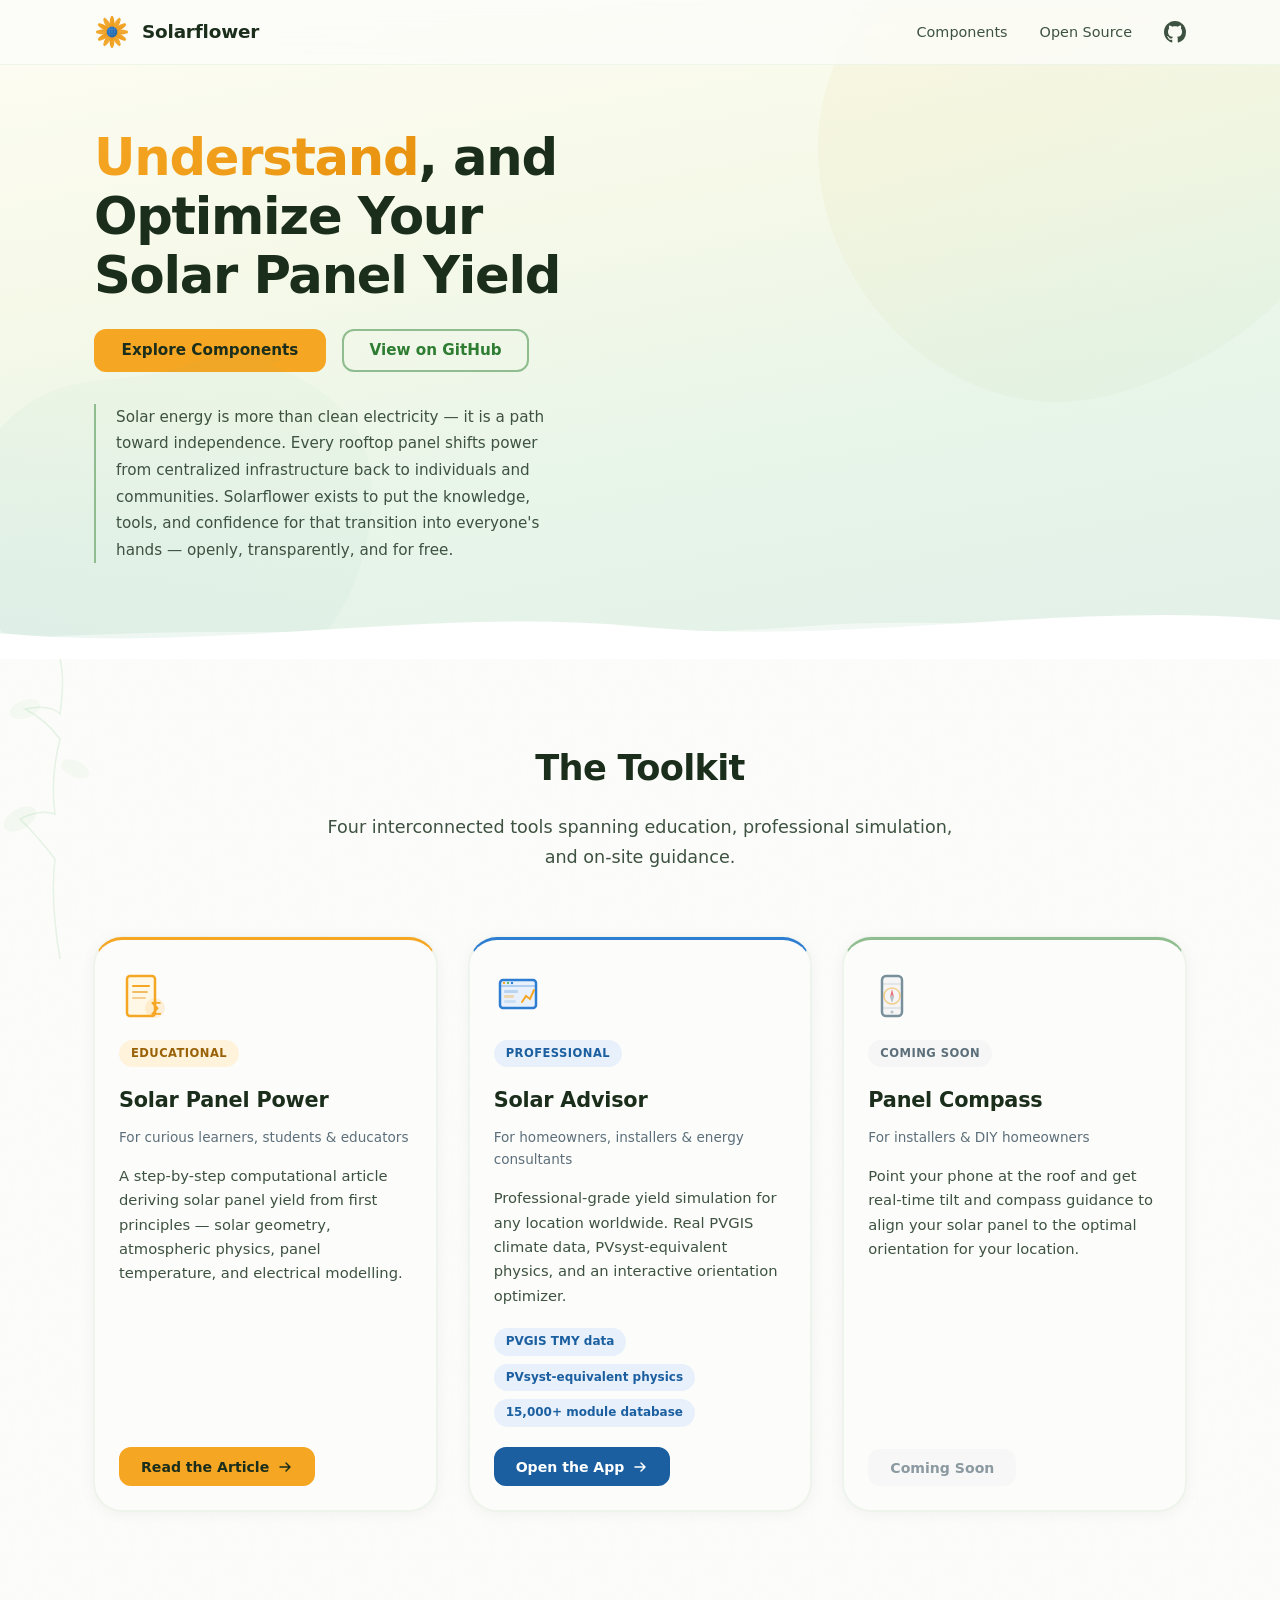
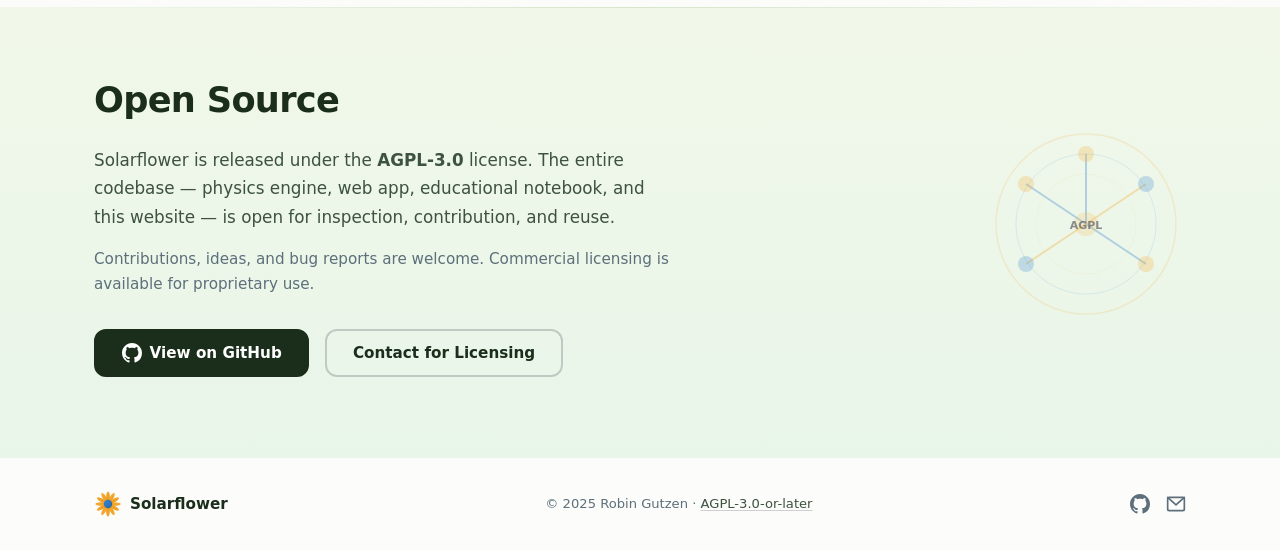
==== website/index.html @ e910cd5f "Add website, Solar Advisor UI, CSV export, and Streamlit Cloud deployment prep Website (website/): -" ====
<!-- SPDX-FileCopyrightText: 2025 Robin Gutzen <robin.gutzen@outlook.com> -->
<!-- SPDX-License-Identifier: AGPL-3.0-or-later -->
<!DOCTYPE html>
<html lang="en">
<head>
  <meta charset="UTF-8">
  <meta name="viewport" content="width=device-width, initial-scale=1.0">
  <title>Solarflower — Understand, Simulate &amp; Optimize Solar Panel Yield</title>
  <meta name="description" content="Open-source tools to understand, simulate, and optimize solar panel yield — from first principles to professional-grade calculations.">
  <meta name="author" content="Robin Gutzen">
  <meta name="theme-color" content="#F5A623">

  <!-- Open Graph -->
  <meta property="og:title" content="Solarflower — Solar Panel Yield Toolkit">
  <meta property="og:description" content="Understand, simulate, and optimize solar panel yield from first principles.">
  <meta property="og:type" content="website">
  <meta property="og:url" content="https://github.com/rgutzen/solarflower-app">

  <link rel="icon" href="assets/logo.svg" type="image/svg+xml">
  <link rel="stylesheet" href="styles.css">
</head>
<body>

  <!-- ================================================================== -->
  <!-- NAVIGATION                                                         -->
  <!-- ================================================================== -->
  <nav class="nav" aria-label="Main navigation">
    <div class="nav__inner container">
      <a href="#" class="nav__brand" aria-label="Solarflower home">
        <img src="assets/logo.svg" alt="" width="36" height="36" class="nav__logo">
        <span class="nav__wordmark">Solarflower</span>
      </a>
      <ul class="nav__links" role="list">
        <li><a href="#components">Components</a></li>
        <li><a href="#open-source">Open Source</a></li>
        <li><a href="https://github.com/rgutzen/solarflower-app" target="_blank" rel="noopener noreferrer" class="nav__github" aria-label="View on GitHub">
          <!-- Inline GitHub icon -->
          <svg width="22" height="22" viewBox="0 0 24 24" fill="currentColor" aria-hidden="true"><path d="M12 0C5.37 0 0 5.37 0 12c0 5.31 3.435 9.795 8.205 11.385.6.105.825-.255.825-.57 0-.285-.015-1.23-.015-2.235-3.015.555-3.795-.735-4.035-1.41-.135-.345-.72-1.41-1.23-1.695-.42-.225-1.02-.78-.015-.795.945-.015 1.62.87 1.845 1.23 1.08 1.815 2.805 1.305 3.495.99.105-.78.42-1.305.765-1.605-2.67-.3-5.46-1.335-5.46-5.925 0-1.305.465-2.385 1.23-3.225-.12-.3-.54-1.53.12-3.18 0 0 1.005-.315 3.3 1.23.96-.27 1.98-.405 3-.405s2.04.135 3 .405c2.295-1.56 3.3-1.23 3.3-1.23.66 1.65.24 2.88.12 3.18.765.84 1.23 1.905 1.23 3.225 0 4.605-2.805 5.625-5.475 5.925.435.375.81 1.095.81 2.22 0 1.605-.015 2.895-.015 3.3 0 .315.225.69.825.57A12.02 12.02 0 0 0 24 12c0-6.63-5.37-12-12-12z"/></svg>
        </a></li>
      </ul>
    </div>
  </nav>

  <!-- ================================================================== -->
  <!-- HERO                                                               -->
  <!-- ================================================================== -->
  <header class="hero" id="hero">
    <!-- Organic background shapes -->
    <div class="hero__organic" aria-hidden="true">
      <svg class="hero__blob hero__blob--1" viewBox="0 0 200 200" xmlns="http://www.w3.org/2000/svg">
        <path d="M44.7,-76.4C58.8,-69.2,71.8,-58.1,79.6,-44.2C87.4,-30.3,90,-13.6,88.2,2.4C86.4,18.4,80.2,33.6,70.3,45.7C60.4,57.8,46.8,66.7,32.4,73.5C18,80.3,2.8,85,-12.6,83.9C-28,82.8,-43.6,75.9,-56.2,65.3C-68.8,54.7,-78.4,40.4,-83.4,24.5C-88.4,8.6,-88.8,-8.9,-83.5,-24.1C-78.2,-39.3,-67.2,-52.2,-53.7,-59.7C-40.2,-67.2,-24.2,-69.3,-8.4,-73.2C7.4,-77.1,14.8,-82.8,27.4,-82.3C40,-81.8,57.8,-75,44.7,-76.4Z" transform="translate(100 100)" fill="url(#blobGrad1)"/>
        <defs><linearGradient id="blobGrad1" x1="0%" y1="0%" x2="100%" y2="100%"><stop offset="0%" stop-color="#F5A623" stop-opacity="0.06"/><stop offset="100%" stop-color="#66BB6A" stop-opacity="0.04"/></linearGradient></defs>
      </svg>
      <svg class="hero__blob hero__blob--2" viewBox="0 0 200 200" xmlns="http://www.w3.org/2000/svg">
        <path d="M39.9,-65.7C53.4,-60.5,67.1,-52.6,74.2,-40.8C81.3,-29,81.8,-13.3,79.3,1.5C76.8,16.3,71.3,30.1,62.5,41.2C53.7,52.3,41.6,60.7,28.4,66.3C15.2,71.9,0.9,74.7,-13.4,73.3C-27.7,71.9,-42,66.3,-53.2,57C-64.4,47.7,-72.5,34.7,-77,20.2C-81.5,5.7,-82.4,-10.3,-77.4,-24C-72.4,-37.7,-61.5,-49.1,-48.5,-54.6C-35.5,-60.1,-20.5,-59.7,-6.4,-62.2C7.7,-64.7,15.4,-70,26.4,-70.9C37.4,-71.8,51.6,-68.3,39.9,-65.7Z" transform="translate(100 100)" fill="url(#blobGrad2)"/>
        <defs><linearGradient id="blobGrad2" x1="0%" y1="100%" x2="100%" y2="0%"><stop offset="0%" stop-color="#2D7DD2" stop-opacity="0.05"/><stop offset="100%" stop-color="#66BB6A" stop-opacity="0.03"/></linearGradient></defs>
      </svg>
    </div>

    <div class="hero__inner container">
      <div class="hero__text">
        <h1 class="hero__title">
          <span class="hero__title-accent">Understand</span>, and Optimize Your Solar&nbsp;Panel&nbsp;Yield
        </h1>
        <div class="hero__actions">
          <a href="#components" class="btn btn--primary">Explore Components</a>
          <a href="https://github.com/rgutzen/solarflower-app" target="_blank" rel="noopener noreferrer" class="btn btn--outline">View on GitHub</a>
        </div>
        <p class="hero__philosophy">
          Solar energy is more than clean electricity — it is a path toward independence.
          Every rooftop panel shifts power from centralized infrastructure back to individuals
          and communities. Solarflower exists to put the knowledge, tools, and confidence
          for that transition into everyone's hands — openly, transparently, and for&nbsp;free.
        </p>
      </div>
      <div class="hero__illustration" aria-hidden="true">
        <video autoplay muted playsinline>
          <source src="assets/solarflower-animation.mp4" type="video/mp4">
        </video>
      </div>
    </div>

    <!-- Organic wave divider -->
    <div class="hero__wave" aria-hidden="true">
      <svg viewBox="0 0 1440 120" preserveAspectRatio="none" xmlns="http://www.w3.org/2000/svg">
        <path d="M0,80 C240,110 480,40 720,70 C960,100 1200,30 1440,60 L1440,120 L0,120 Z" fill="#ffffff"/>
        <path d="M0,90 C300,60 600,100 900,70 C1100,50 1300,90 1440,75 L1440,120 L0,120 Z" fill="#ffffff" opacity="0.5"/>
      </svg>
    </div>
  </header>

  <!-- ================================================================== -->
  <!-- MAIN CONTENT                                                       -->
  <!-- ================================================================== -->
  <main>

    <!-- ---- Components Section ---- -->
    <section class="components" id="components">
      <!-- Organic accent -->
      <div class="organic-accent organic-accent--left" aria-hidden="true">
        <svg viewBox="0 0 120 300" width="120" xmlns="http://www.w3.org/2000/svg">
          <path d="M60,300 Q50,240 55,200 Q40,180 20,160 Q40,150 55,155 Q50,120 60,80 Q45,60 25,50 Q50,45 60,55 Q65,20 60,0" fill="none" stroke="#66BB6A" stroke-width="1.5" opacity="0.15"/>
          <ellipse cx="20" cy="160" rx="18" ry="10" fill="#66BB6A" opacity="0.06" transform="rotate(-30 20 160)"/>
          <ellipse cx="25" cy="50" rx="16" ry="9" fill="#66BB6A" opacity="0.05" transform="rotate(-20 25 50)"/>
          <ellipse cx="75" cy="110" rx="15" ry="8" fill="#66BB6A" opacity="0.05" transform="rotate(25 75 110)"/>
        </svg>
      </div>
      <div class="container">
        <div class="section-header">
          <h2 class="section-title">The Toolkit</h2>
          <p class="section-lead">Four interconnected tools spanning education, professional simulation, and on-site guidance.</p>
        </div>

        <div class="cards">

          <!-- Card 1: Notebook -->
          <article class="card card--notebook" data-reveal>
            <div class="card__icon" aria-hidden="true">
              <svg width="48" height="48" viewBox="0 0 48 48" fill="none" xmlns="http://www.w3.org/2000/svg">
                <rect x="8" y="4" width="28" height="40" rx="3" stroke="#F5A623" stroke-width="2.5" fill="#FFF8E7"/>
                <line x1="14" y1="14" x2="30" y2="14" stroke="#F5A623" stroke-width="2" stroke-linecap="round"/>
                <line x1="14" y1="20" x2="28" y2="20" stroke="#E8920E" stroke-width="2" stroke-linecap="round" opacity="0.6"/>
                <line x1="14" y1="26" x2="26" y2="26" stroke="#E8920E" stroke-width="2" stroke-linecap="round" opacity="0.4"/>
                <circle cx="36" cy="36" r="10" fill="#F5A623" opacity="0.15"/>
                <text x="32" y="40" font-size="14" font-weight="bold" fill="#F5A623" font-family="system-ui">∑</text>
              </svg>
            </div>
            <div class="card__badge">Educational</div>
            <h3 class="card__title">Solar Panel Power</h3>
            <p class="card__audience">For curious learners, students &amp; educators</p>
            <p class="card__desc">A step-by-step computational article deriving solar panel yield from first principles — solar geometry, atmospheric physics, panel temperature, and electrical modelling.</p>
            <a href="article.html" class="card__cta btn btn--primary btn--sm">
              Read the Article
              <svg width="16" height="16" viewBox="0 0 16 16" fill="none" aria-hidden="true"><path d="M3 8h10M9 4l4 4-4 4" stroke="currentColor" stroke-width="1.5" stroke-linecap="round" stroke-linejoin="round"/></svg>
            </a>
          </article>

          <!-- Card 2: Web App -->
          <article class="card card--app" data-reveal>
            <div class="card__icon" aria-hidden="true">
              <svg width="48" height="48" viewBox="0 0 48 48" fill="none" xmlns="http://www.w3.org/2000/svg">
                <rect x="6" y="8" width="36" height="28" rx="3" stroke="#2D7DD2" stroke-width="2.5" fill="#E8F1FB"/>
                <line x1="6" y1="14" x2="42" y2="14" stroke="#2D7DD2" stroke-width="1.5" opacity="0.4"/>
                <circle cx="10" cy="11" r="1.2" fill="#F5A623"/>
                <circle cx="14" cy="11" r="1.2" fill="#66BB6A"/>
                <circle cx="18" cy="11" r="1.2" fill="#2D7DD2"/>
                <rect x="10" y="18" width="14" height="3" rx="1" fill="#2D7DD2" opacity="0.25"/>
                <rect x="10" y="23" width="10" height="3" rx="1" fill="#F5A623" opacity="0.35"/>
                <rect x="10" y="28" width="12" height="3" rx="1" fill="#2D7DD2" opacity="0.15"/>
                <polyline points="28,30 32,24 36,27 40,18" stroke="#F5A623" stroke-width="2" stroke-linecap="round" fill="none"/>
              </svg>
            </div>
            <div class="card__badge card__badge--blue">Professional</div>
            <h3 class="card__title">Solar Advisor</h3>
            <p class="card__audience">For homeowners, installers &amp; energy consultants</p>
            <p class="card__desc">Professional-grade yield simulation for any location worldwide. Real PVGIS climate data, PVsyst-equivalent physics, and an interactive orientation optimizer.</p>
            <ul class="card__features" role="list">
              <li>PVGIS TMY data</li>
              <li>PVsyst-equivalent physics</li>
              <li>15,000+ module database</li>
            </ul>
            <a href="solar-advisor.html" class="card__cta btn btn--blue btn--sm">
              Open the App
              <svg width="16" height="16" viewBox="0 0 16 16" fill="none" aria-hidden="true"><path d="M3 8h10M9 4l4 4-4 4" stroke="currentColor" stroke-width="1.5" stroke-linecap="round" stroke-linejoin="round"/></svg>
            </a>
          </article>

          <!-- Card 3: Mobile App -->
          <article class="card card--mobile" data-reveal>
            <div class="card__icon" aria-hidden="true">
              <svg width="48" height="48" viewBox="0 0 48 48" fill="none" xmlns="http://www.w3.org/2000/svg">
                <rect x="14" y="4" width="20" height="40" rx="4" stroke="#78909C" stroke-width="2.5" fill="#F5F5F5"/>
                <line x1="14" y1="12" x2="34" y2="12" stroke="#78909C" stroke-width="1" opacity="0.3"/>
                <line x1="14" y1="36" x2="34" y2="36" stroke="#78909C" stroke-width="1" opacity="0.3"/>
                <circle cx="24" cy="40" r="1.5" fill="#78909C" opacity="0.5"/>
                <!-- Compass needle -->
                <circle cx="24" cy="24" r="8" stroke="#F5A623" stroke-width="1.5" fill="none" opacity="0.5"/>
                <polygon points="24,17 22,25 24,23 26,25" fill="#E63946" opacity="0.7"/>
                <polygon points="24,31 22,25 24,23 26,25" fill="#78909C" opacity="0.5"/>
              </svg>
            </div>
            <div class="card__badge card__badge--grey">Coming Soon</div>
            <h3 class="card__title">Panel Compass</h3>
            <p class="card__audience">For installers &amp; DIY homeowners</p>
            <p class="card__desc">Point your phone at the roof and get real-time tilt and compass guidance to align your solar panel to the optimal orientation for&nbsp;your&nbsp;location.</p>
            <span class="card__cta card__cta--disabled btn btn--ghost btn--sm" aria-disabled="true">
              Coming Soon
            </span>
          </article>

        </div><!-- /.cards -->
      </div>
    </section>

    <!-- ---- Open Source Section ---- -->
    <section class="open-source" id="open-source">
      <div class="container">
        <div class="oss__inner">
          <div class="oss__text">
            <h2 class="section-title">Open Source</h2>
            <p class="oss__lead">
              Solarflower is released under the <strong>AGPL-3.0</strong> license.
              The entire codebase — physics engine, web app, educational notebook, and this website — is open for inspection, contribution, and reuse.
            </p>
            <p class="oss__secondary">
              Contributions, ideas, and bug reports are welcome. Commercial licensing is available for proprietary use.
            </p>
            <div class="oss__actions">
              <a href="https://github.com/rgutzen/solarflower-app" target="_blank" rel="noopener noreferrer" class="btn btn--dark">
                <svg width="20" height="20" viewBox="0 0 24 24" fill="currentColor" aria-hidden="true"><path d="M12 0C5.37 0 0 5.37 0 12c0 5.31 3.435 9.795 8.205 11.385.6.105.825-.255.825-.57 0-.285-.015-1.23-.015-2.235-3.015.555-3.795-.735-4.035-1.41-.135-.345-.72-1.41-1.23-1.695-.42-.225-1.02-.78-.015-.795.945-.015 1.62.87 1.845 1.23 1.08 1.815 2.805 1.305 3.495.99.105-.78.42-1.305.765-1.605-2.67-.3-5.46-1.335-5.46-5.925 0-1.305.465-2.385 1.23-3.225-.12-.3-.54-1.53.12-3.18 0 0 1.005-.315 3.3 1.23.96-.27 1.98-.405 3-.405s2.04.135 3 .405c2.295-1.56 3.3-1.23 3.3-1.23.66 1.65.24 2.88.12 3.18.765.84 1.23 1.905 1.23 3.225 0 4.605-2.805 5.625-5.475 5.925.435.375.81 1.095.81 2.22 0 1.605-.015 2.895-.015 3.3 0 .315.225.69.825.57A12.02 12.02 0 0 0 24 12c0-6.63-5.37-12-12-12z"/></svg>
                View on GitHub
              </a>
              <a href="mailto:robin.gutzen@outlook.com?subject=Solarflower%20Commercial%20License" class="btn btn--outline btn--outline-dark">Contact for Licensing</a>
            </div>
          </div>
          <div class="oss__graphic" aria-hidden="true">
            <svg viewBox="0 0 200 200" width="200" height="200" xmlns="http://www.w3.org/2000/svg">
              <circle cx="100" cy="100" r="90" fill="none" stroke="#F5A623" stroke-width="1.5" opacity="0.2"/>
              <circle cx="100" cy="100" r="70" fill="none" stroke="#2D7DD2" stroke-width="1" opacity="0.15"/>
              <circle cx="100" cy="100" r="50" fill="none" stroke="#F5A623" stroke-width="0.8" opacity="0.1"/>
              <!-- Branch metaphor -->
              <line x1="100" y1="100" x2="100" y2="30" stroke="#2D7DD2" stroke-width="2" opacity="0.4"/>
              <line x1="100" y1="100" x2="160" y2="60" stroke="#F5A623" stroke-width="2" opacity="0.4"/>
              <line x1="100" y1="100" x2="160" y2="140" stroke="#2D7DD2" stroke-width="2" opacity="0.4"/>
              <line x1="100" y1="100" x2="40" y2="140" stroke="#F5A623" stroke-width="2" opacity="0.4"/>
              <line x1="100" y1="100" x2="40" y2="60" stroke="#2D7DD2" stroke-width="2" opacity="0.4"/>
              <circle cx="100" cy="30" r="8" fill="#F5A623" opacity="0.3"/>
              <circle cx="160" cy="60" r="8" fill="#2D7DD2" opacity="0.3"/>
              <circle cx="160" cy="140" r="8" fill="#F5A623" opacity="0.3"/>
              <circle cx="40" cy="140" r="8" fill="#2D7DD2" opacity="0.3"/>
              <circle cx="40" cy="60" r="8" fill="#F5A623" opacity="0.3"/>
              <circle cx="100" cy="100" r="12" fill="#F5A623" opacity="0.2"/>
              <!-- AGPL text -->
              <text x="100" y="105" text-anchor="middle" font-size="11" fill="#1a1a2e" font-family="system-ui" font-weight="600" opacity="0.6">AGPL</text>
            </svg>
          </div>
        </div>
      </div>
    </section>

  </main>

  <!-- ================================================================== -->
  <!-- FOOTER                                                             -->
  <!-- ================================================================== -->
  <footer class="footer">
    <div class="container footer__inner">
      <div class="footer__brand">
        <img src="assets/logo.svg" alt="" width="28" height="28">
        <span>Solarflower</span>
      </div>
      <p class="footer__copy">&copy; 2025 Robin Gutzen &middot; <a href="https://github.com/rgutzen/solarflower-app/blob/main/LICENSE" target="_blank" rel="noopener noreferrer">AGPL-3.0-or-later</a></p>
      <div class="footer__links">
        <a href="https://github.com/rgutzen/solarflower-app" target="_blank" rel="noopener noreferrer" aria-label="GitHub">
          <svg width="20" height="20" viewBox="0 0 24 24" fill="currentColor" aria-hidden="true"><path d="M12 0C5.37 0 0 5.37 0 12c0 5.31 3.435 9.795 8.205 11.385.6.105.825-.255.825-.57 0-.285-.015-1.23-.015-2.235-3.015.555-3.795-.735-4.035-1.41-.135-.345-.72-1.41-1.23-1.695-.42-.225-1.02-.78-.015-.795.945-.015 1.62.87 1.845 1.23 1.08 1.815 2.805 1.305 3.495.99.105-.78.42-1.305.765-1.605-2.67-.3-5.46-1.335-5.46-5.925 0-1.305.465-2.385 1.23-3.225-.12-.3-.54-1.53.12-3.18 0 0 1.005-.315 3.3 1.23.96-.27 1.98-.405 3-.405s2.04.135 3 .405c2.295-1.56 3.3-1.23 3.3-1.23.66 1.65.24 2.88.12 3.18.765.84 1.23 1.905 1.23 3.225 0 4.605-2.805 5.625-5.475 5.925.435.375.81 1.095.81 2.22 0 1.605-.015 2.895-.015 3.3 0 .315.225.69.825.57A12.02 12.02 0 0 0 24 12c0-6.63-5.37-12-12-12z"/></svg>
        </a>
        <a href="mailto:robin.gutzen@outlook.com" aria-label="Email Robin Gutzen">
          <svg width="20" height="20" viewBox="0 0 24 24" fill="none" stroke="currentColor" stroke-width="2" stroke-linecap="round" stroke-linejoin="round" aria-hidden="true"><rect x="2" y="4" width="20" height="16" rx="2"/><polyline points="22,4 12,13 2,4"/></svg>
        </a>
      </div>
    </div>
  </footer>

  <script src="main.js" defer></script>
</body>
</html>
---- website/styles.css ----
/* SPDX-FileCopyrightText: 2025 Robin Gutzen <robin.gutzen@outlook.com> */
/* SPDX-License-Identifier: AGPL-3.0-or-later */

/* ===================================================================
   Solarflower — Landing Page Styles
   =================================================================== */

/* ----- Reset & Base ----- */
*,
*::before,
*::after {
  margin: 0;
  padding: 0;
  box-sizing: border-box;
}

:root {
  /* Brand palette — solarpunk */
  --amber:       #F5A623;
  --amber-dark:  #9A6207;
  --amber-light: #FFF3DC;
  --blue:        #2D7DD2;
  --blue-dark:   #1B5FA0;
  --blue-light:  #E8F1FB;
  --red:         #E63946;
  --green:       #4CAF50;
  --green-light: #E8F5E9;
  --green-pale:  #F1F8E9;
  --green-dark:  #2E7D32;
  --sage:        #8FBD8F;
  --grey:        #5C6F7A;
  --grey-light:  #F5F6F5;

  /* Neutrals */
  --ink:         #1B2E1B;
  --ink-light:   #3D5240;
  --bg:          #FCFCFA;
  --bg-warm:     #FEFDF5;

  /* Typography – system font stack */
  --font-sans: "Inter", "Segoe UI", system-ui, -apple-system, BlinkMacSystemFont,
               "Helvetica Neue", Arial, sans-serif;
  --font-mono: "SF Mono", "Fira Code", "Cascadia Code", monospace;

  /* Spacing scale */
  --sp-1: 0.25rem;
  --sp-2: 0.5rem;
  --sp-3: 0.75rem;
  --sp-4: 1rem;
  --sp-5: 1.25rem;
  --sp-6: 1.5rem;
  --sp-8: 2rem;
  --sp-10: 2.5rem;
  --sp-12: 3rem;
  --sp-16: 4rem;
  --sp-20: 5rem;
  --sp-24: 6rem;

  /* Shadows — warm tint */
  --shadow-sm: 0 1px 3px rgba(27, 46, 27, 0.06);
  --shadow-md: 0 4px 16px rgba(27, 46, 27, 0.08);
  --shadow-lg: 0 8px 32px rgba(27, 46, 27, 0.10);
  --shadow-card: 0 2px 16px rgba(27, 46, 27, 0.05), 0 0 0 1px rgba(76, 175, 80, 0.04);
  --shadow-card-hover: 0 12px 36px rgba(27, 46, 27, 0.10), 0 0 0 1px rgba(76, 175, 80, 0.08);

  /* Radii */
  --radius-sm: 6px;
  --radius-md: 12px;
  --radius-lg: 20px;
  --radius-xl: 28px;

  /* Transitions */
  --ease: cubic-bezier(0.4, 0, 0.2, 1);
  --duration: 0.3s;
}

html {
  scroll-behavior: smooth;
  -webkit-text-size-adjust: 100%;
}

body {
  font-family: var(--font-sans);
  font-size: 1rem;
  line-height: 1.65;
  color: var(--ink);
  background: var(--bg);
  -webkit-font-smoothing: antialiased;
  -moz-osx-font-smoothing: grayscale;
  overflow-x: hidden;
  /* Subtle organic texture via repeating SVG noise */
  background-image: url("data:image/svg+xml,%3Csvg width='60' height='60' xmlns='http://www.w3.org/2000/svg'%3E%3Cfilter id='n'%3E%3CfeTurbulence baseFrequency='0.65' numOctaves='3' stitchTiles='stitch'/%3E%3C/filter%3E%3Crect width='100%25' height='100%25' filter='url(%23n)' opacity='0.015'/%3E%3C/svg%3E");
}

img, svg { display: block; max-width: 100%; height: auto; }
a { color: inherit; text-decoration: none; }
ul[role="list"] { list-style: none; }

/* ----- Container ----- */
.container {
  width: 100%;
  max-width: 1140px;
  margin: 0 auto;
  padding: 0 var(--sp-6);
}

/* ===================================================================
   NAVIGATION
   =================================================================== */
.nav {
  position: fixed;
  top: 0;
  left: 0;
  right: 0;
  z-index: 100;
  background: rgba(252, 252, 250, 0.82);
  backdrop-filter: blur(20px) saturate(180%);
  -webkit-backdrop-filter: blur(20px) saturate(180%);
  border-bottom: 1px solid rgba(76, 175, 80, 0.08);
  transition: background var(--duration) var(--ease),
              box-shadow var(--duration) var(--ease);
}

.nav--scrolled {
  background: rgba(252, 252, 250, 0.96);
  box-shadow: 0 1px 8px rgba(27, 46, 27, 0.06);
}

.nav__inner {
  display: flex;
  align-items: center;
  justify-content: space-between;
  height: 64px;
}

.nav__brand {
  display: flex;
  align-items: center;
  gap: var(--sp-3);
  font-weight: 700;
  font-size: 1.15rem;
  letter-spacing: -0.01em;
  color: var(--ink);
}

.nav__logo {
  width: 36px;
  height: 36px;
  flex-shrink: 0;
}

.nav__links {
  display: flex;
  align-items: center;
  gap: var(--sp-8);
}

.nav__links a {
  font-size: 0.9rem;
  font-weight: 500;
  color: var(--ink-light);
  transition: color var(--duration) var(--ease);
  padding: var(--sp-2) 0;
}

.nav__links a:hover,
.nav__links a:focus-visible {
  color: var(--amber);
}

.nav__github svg {
  transition: transform var(--duration) var(--ease);
}
.nav__github:hover svg {
  transform: scale(1.12);
}

/* ===================================================================
   HERO
   =================================================================== */
.hero {
  position: relative;
  padding: calc(64px + var(--sp-16)) 0 var(--sp-24);
  background: linear-gradient(170deg, var(--bg-warm) 0%, #F6F9E8 35%, #E8F5E9 65%, #E3F0E8 100%);
  overflow: hidden;
}

/* Organic floating blobs */
.hero__organic {
  position: absolute;
  inset: 0;
  pointer-events: none;
  overflow: hidden;
}

.hero__blob {
  position: absolute;
  opacity: 1;
}

.hero__blob--1 {
  width: 600px;
  height: 600px;
  top: -150px;
  right: -100px;
  animation: blobFloat 20s ease-in-out infinite;
}

.hero__blob--2 {
  width: 500px;
  height: 500px;
  bottom: -120px;
  left: -80px;
  animation: blobFloat 25s ease-in-out infinite reverse;
}

@keyframes blobFloat {
  0%, 100% { transform: translate(0, 0) rotate(0deg); }
  33% { transform: translate(15px, -10px) rotate(3deg); }
  66% { transform: translate(-10px, 8px) rotate(-2deg); }
}

.hero__inner {
  display: grid;
  grid-template-columns: 1fr 1fr;
  gap: var(--sp-12);
  align-items: center;
}

.hero__text {
  max-width: 540px;
}

.hero__title {
  font-size: clamp(2rem, 4.5vw, 3.2rem);
  font-weight: 800;
  line-height: 1.15;
  letter-spacing: -0.025em;
  color: var(--ink);
  margin-bottom: var(--sp-6);
}

.hero__title-accent {
  background: linear-gradient(135deg, var(--amber) 0%, #E8920E 100%);
  -webkit-background-clip: text;
  -webkit-text-fill-color: transparent;
  background-clip: text;
}

.hero__philosophy {
  margin-top: var(--sp-8);
  max-width: 480px;
  font-size: 0.95rem;
  line-height: 1.75;
  color: var(--ink-light);
  position: relative;
  padding-left: var(--sp-5);
  border-left: 2px solid var(--sage);
}

.hero__subtitle {
  font-size: clamp(1.05rem, 1.8vw, 1.2rem);
  line-height: 1.7;
  color: var(--ink-light);
  margin-bottom: var(--sp-8);
}

.hero__actions {
  display: flex;
  gap: var(--sp-4);
  flex-wrap: wrap;
}

.hero__illustration {
  display: flex;
  justify-content: center;
  align-items: center;
}

.hero__illustration img,
.hero__illustration video {
  width: 100%;
  max-width: 520px;
  height: auto;
  border-radius: var(--radius-lg);
  filter: drop-shadow(0 8px 24px rgba(245, 166, 35, 0.12));
}

.hero__wave {
  position: absolute;
  bottom: -1px;
  left: 0;
  right: 0;
  line-height: 0;
}

.hero__wave svg {
  width: 100%;
  height: 80px;
}

/* ===================================================================
   BUTTONS
   =================================================================== */
.btn {
  display: inline-flex;
  align-items: center;
  gap: var(--sp-2);
  padding: 0.75rem 1.6rem;
  border-radius: var(--radius-md);
  font-family: var(--font-sans);
  font-size: 0.95rem;
  font-weight: 600;
  line-height: 1;
  border: 2px solid transparent;
  cursor: pointer;
  transition: all var(--duration) var(--ease);
  white-space: nowrap;
}

.btn--sm {
  padding: 0.6rem 1.25rem;
  font-size: 0.88rem;
}

.btn--primary {
  background: var(--amber);
  color: var(--ink);
  border-color: var(--amber);
}
.btn--primary:hover,
.btn--primary:focus-visible {
  background: #96600A;
  border-color: #96600A;
  color: #fff;
  box-shadow: 0 4px 16px rgba(245, 166, 35, 0.3);
  transform: translateY(-1px);
}

.btn--blue {
  background: var(--blue-dark);
  color: #fff;
  border-color: var(--blue-dark);
}
.btn--blue:hover,
.btn--blue:focus-visible {
  background: #154A7E;
  border-color: #154A7E;
  box-shadow: 0 4px 16px rgba(45, 125, 210, 0.3);
  transform: translateY(-1px);
}

.btn--outline {
  background: transparent;
  color: var(--green-dark);
  border-color: var(--sage);
}
.btn--outline:hover,
.btn--outline:focus-visible {
  background: var(--green-dark);
  color: #fff;
  border-color: var(--green-dark);
  transform: translateY(-1px);
}

.btn--outline-dark {
  background: transparent;
  color: var(--ink);
  border-color: rgba(26, 26, 46, 0.2);
}
.btn--outline-dark:hover,
.btn--outline-dark:focus-visible {
  border-color: var(--ink);
  background: var(--ink);
  color: #fff;
  transform: translateY(-1px);
}

.btn--dark {
  background: var(--ink);
  color: #fff;
  border-color: var(--ink);
}
.btn--dark:hover,
.btn--dark:focus-visible {
  background: #2c2c44;
  box-shadow: 0 4px 16px rgba(26, 26, 46, 0.25);
  transform: translateY(-1px);
}

.btn--ghost {
  background: var(--grey-light);
  color: var(--grey);
  border-color: transparent;
  cursor: default;
}

/* (Philosophy moved into hero) */

/* ===================================================================
   SECTION HEADERS
   =================================================================== */
.section-header {
  text-align: center;
  max-width: 640px;
  margin: 0 auto var(--sp-16);
}

.section-title {
  font-size: clamp(1.6rem, 3vw, 2.2rem);
  font-weight: 800;
  letter-spacing: -0.02em;
  color: var(--ink);
  margin-bottom: var(--sp-4);
}

.section-lead {
  font-size: 1.1rem;
  color: var(--ink-light);
  line-height: 1.7;
}

/* ===================================================================
   COMPONENT CARDS
   =================================================================== */
.components {
  position: relative;
  padding: var(--sp-20) 0 var(--sp-24);
  overflow: hidden;
}

/* Organic vine decoration */
.organic-accent {
  position: absolute;
  top: 0;
  bottom: 0;
  pointer-events: none;
}
.organic-accent--left {
  left: 0;
}

.cards {
  display: grid;
  grid-template-columns: repeat(3, 1fr);
  gap: var(--sp-8);
}

.card {
  position: relative;
  background: var(--bg);
  border: 1px solid rgba(76, 175, 80, 0.08);
  border-radius: var(--radius-xl);
  padding: var(--sp-8) var(--sp-6) var(--sp-6);
  display: flex;
  flex-direction: column;
  box-shadow: var(--shadow-card);
  transition: transform 0.4s var(--ease),
              box-shadow 0.4s var(--ease),
              border-color 0.4s var(--ease);
  overflow: hidden;
}

/* Subtle organic corner decoration */
.card::before {
  content: "";
  position: absolute;
  top: -30px;
  right: -30px;
  width: 80px;
  height: 80px;
  border-radius: 50%;
  opacity: 0;
  transition: opacity 0.4s var(--ease);
}

.card:hover {
  transform: translateY(-6px);
  box-shadow: var(--shadow-card-hover);
}

.card:hover::before {
  opacity: 1;
}

/* Accent top border per card — organic gradient */
.card--notebook {
  border-top: 3px solid var(--amber);
}
.card--notebook::before {
  background: radial-gradient(circle, rgba(245,166,35,0.08) 0%, transparent 70%);
}
.card--app {
  border-top: 3px solid var(--blue);
}
.card--app::before {
  background: radial-gradient(circle, rgba(45,125,210,0.08) 0%, transparent 70%);
}
.card--mobile {
  border-top: 3px solid var(--sage);
}
.card--mobile::before {
  background: radial-gradient(circle, rgba(76,175,80,0.06) 0%, transparent 70%);
}

.card__icon {
  margin-bottom: var(--sp-5);
}

.card__badge {
  display: inline-block;
  align-self: flex-start;
  padding: var(--sp-1) var(--sp-3);
  border-radius: 999px;
  font-size: 0.72rem;
  font-weight: 700;
  letter-spacing: 0.04em;
  text-transform: uppercase;
  background: var(--amber-light);
  color: var(--amber-dark);
  margin-bottom: var(--sp-4);
}

.card__badge--blue {
  background: var(--blue-light);
  color: var(--blue-dark);
}

.card__badge--grey {
  background: var(--grey-light);
  color: var(--grey);
}

.card__title {
  font-size: 1.3rem;
  font-weight: 700;
  letter-spacing: -0.01em;
  margin-bottom: var(--sp-2);
}

.card__audience {
  font-size: 0.85rem;
  color: var(--grey);
  margin-bottom: var(--sp-4);
  font-weight: 500;
}

.card__desc {
  font-size: 0.92rem;
  color: var(--ink-light);
  line-height: 1.65;
  flex-grow: 1;
  margin-bottom: var(--sp-5);
}

.card__features {
  display: flex;
  flex-wrap: wrap;
  gap: var(--sp-2);
  margin-bottom: var(--sp-5);
}

.card__features li {
  padding: var(--sp-1) var(--sp-3);
  background: var(--blue-light);
  border-radius: 999px;
  font-size: 0.75rem;
  font-weight: 600;
  color: var(--blue-dark);
}

.card__cta {
  align-self: flex-start;
}

.card__cta--disabled {
  pointer-events: none;
  opacity: 0.7;
}

/* ===================================================================
   OPEN SOURCE SECTION
   =================================================================== */
.open-source {
  padding: var(--sp-16) 0 var(--sp-20);
  background: linear-gradient(180deg, var(--green-pale) 0%, var(--green-light) 100%);
  position: relative;
}

.open-source::before {
  content: "";
  position: absolute;
  top: 0;
  left: 0;
  right: 0;
  height: 1px;
  background: linear-gradient(90deg, transparent 0%, var(--sage) 50%, transparent 100%);
  opacity: 0.3;
}

.oss__inner {
  display: grid;
  grid-template-columns: 1fr auto;
  gap: var(--sp-12);
  align-items: center;
}

.oss__text {
  max-width: 580px;
}

.oss__lead {
  font-size: 1.05rem;
  color: var(--ink-light);
  line-height: 1.7;
  margin-bottom: var(--sp-4);
}

.oss__secondary {
  font-size: 0.95rem;
  color: var(--grey);
  margin-bottom: var(--sp-8);
}

.oss__actions {
  display: flex;
  gap: var(--sp-4);
  flex-wrap: wrap;
}

.oss__graphic {
  opacity: 0.8;
  flex-shrink: 0;
}

/* ===================================================================
   FOOTER
   =================================================================== */
.footer {
  padding: var(--sp-8) 0;
  border-top: 1px solid rgba(76, 175, 80, 0.1);
  background: var(--bg);
}

.footer__inner {
  display: flex;
  align-items: center;
  justify-content: space-between;
  flex-wrap: wrap;
  gap: var(--sp-4);
}

.footer__brand {
  display: flex;
  align-items: center;
  gap: var(--sp-2);
  font-weight: 700;
  font-size: 0.95rem;
  color: var(--ink);
}

.footer__copy {
  font-size: 0.82rem;
  color: var(--grey);
}

.footer__copy a {
  color: var(--ink-light);
  text-decoration: underline;
  text-decoration-color: rgba(26, 26, 46, 0.2);
  text-underline-offset: 2px;
  transition: color var(--duration) var(--ease);
}
.footer__copy a:hover { color: var(--amber); }

.footer__links {
  display: flex;
  gap: var(--sp-4);
}

.footer__links a {
  color: var(--grey);
  transition: color var(--duration) var(--ease);
}
.footer__links a:hover { color: var(--amber); }

/* ===================================================================
   REVEAL ANIMATION
   =================================================================== */
[data-reveal] {
  opacity: 0;
  transform: translateY(24px);
  transition: opacity 0.6s var(--ease), transform 0.6s var(--ease);
}

[data-reveal].revealed {
  opacity: 1;
  transform: translateY(0);
}

/* Stagger delay for sibling cards */
.cards [data-reveal]:nth-child(2) { transition-delay: 0.12s; }
.cards [data-reveal]:nth-child(3) { transition-delay: 0.24s; }

/* ===================================================================
   FOCUS STYLES (accessibility)
   =================================================================== */
:focus-visible {
  outline: 2px solid var(--amber);
  outline-offset: 3px;
  border-radius: var(--radius-sm);
}

/* ===================================================================
   RESPONSIVE
   =================================================================== */
@media (max-width: 960px) {
  .hero__inner {
    grid-template-columns: 1fr;
    text-align: center;
  }
  .hero__text {
    max-width: 100%;
  }
  .hero__actions {
    justify-content: center;
  }
  .hero__philosophy {
    border-left: none;
    padding-left: 0;
    border-top: 2px solid var(--sage);
    padding-top: var(--sp-5);
    margin: var(--sp-6) auto 0;
    max-width: 520px;
  }
  .hero__illustration {
    order: -1;
    margin-bottom: var(--sp-4);
  }
  .hero__illustration img,
  .hero__illustration video {
    max-width: 380px;
  }
  .organic-accent { display: none; }

  .cards {
    grid-template-columns: 1fr;
    max-width: 480px;
    margin: 0 auto;
  }

  .oss__inner {
    grid-template-columns: 1fr;
    text-align: center;
  }
  .oss__graphic {
    display: none;
  }
  .oss__actions {
    justify-content: center;
  }
}

@media (min-width: 601px) and (max-width: 960px) {
  .cards {
    grid-template-columns: repeat(2, 1fr);
    max-width: 100%;
  }
}

@media (max-width: 480px) {
  :root {
    --sp-6: 1.15rem;
  }

  .nav__inner {
    height: 56px;
  }

  .nav__links a:not(.nav__github) {
    display: none;
  }

  .hero {
    padding-top: calc(56px + var(--sp-10));
  }

  .hero__title {
    font-size: 1.75rem;
  }

  .hero__illustration img,
  .hero__illustration video {
    max-width: 280px;
  }

  .btn {
    padding: 0.65rem 1.2rem;
    font-size: 0.88rem;
  }

  .footer__inner {
    flex-direction: column;
    text-align: center;
  }
}
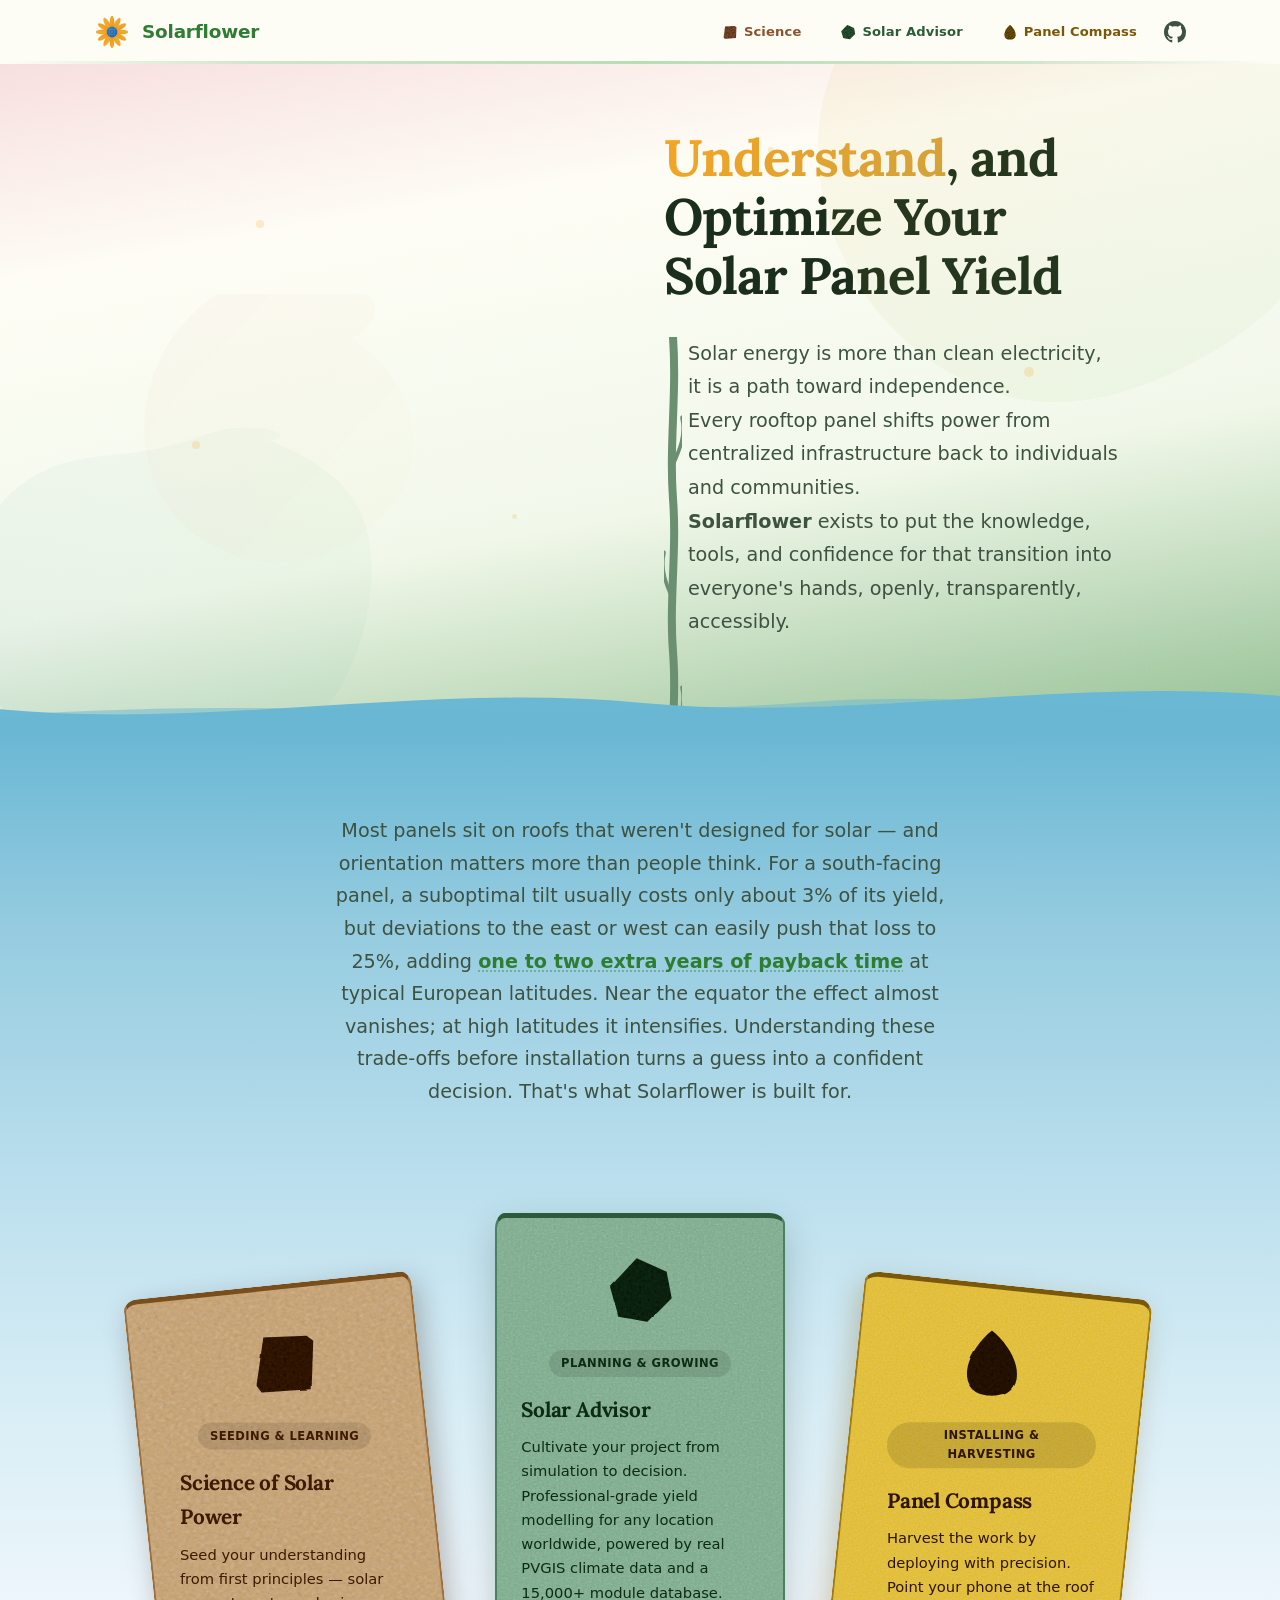
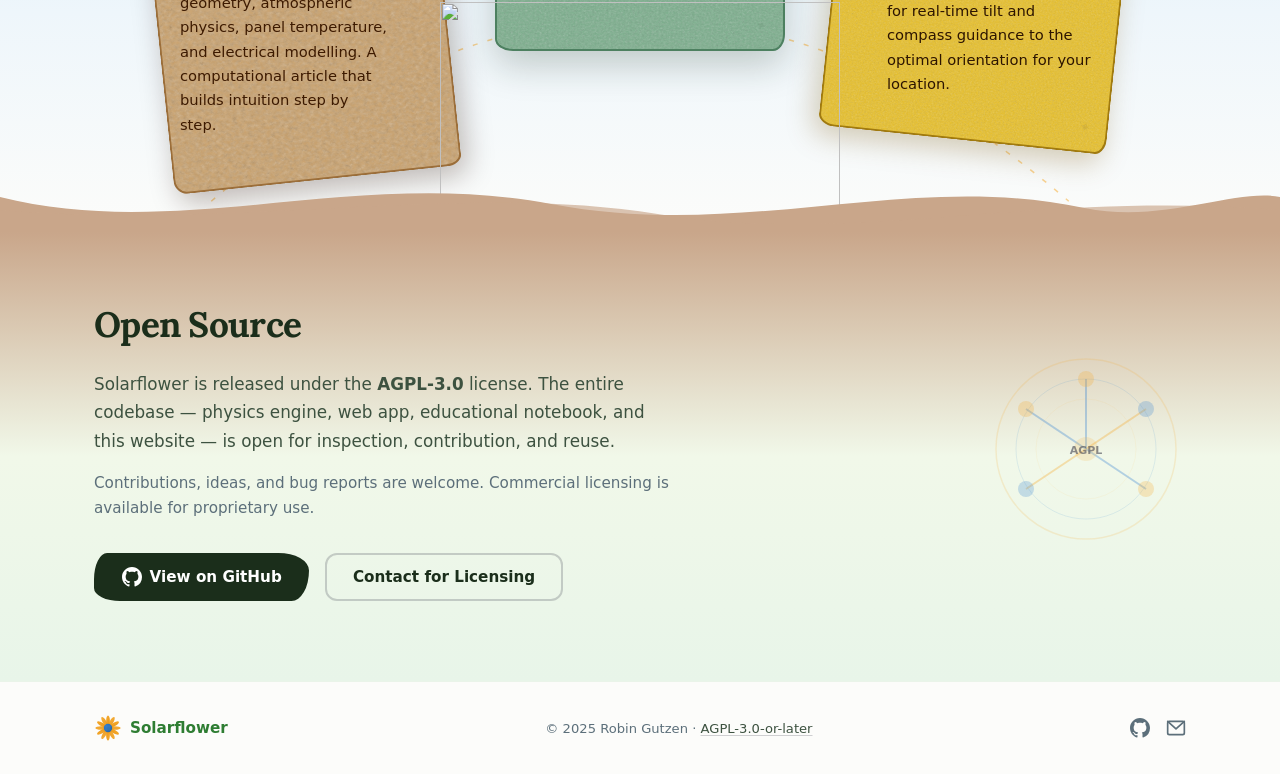
==== commit d736847d: "feat: Panel Compass PWA, orientation analysis, website updates Mobile App (mobile-app/): - Complete " ====
--- a/website/index.html
+++ b/website/index.html
@@ -5,7 +5,7 @@
 <head>
   <meta charset="UTF-8">
   <meta name="viewport" content="width=device-width, initial-scale=1.0">
-  <title>Solarflower — Understand, Simulate &amp; Optimize Solar Panel Yield</title>
+  <title>Solarflower — Optimize Solar Panel Yield</title>
   <meta name="description" content="Open-source tools to understand, simulate, and optimize solar panel yield — from first principles to professional-grade calculations.">
   <meta name="author" content="Robin Gutzen">
   <meta name="theme-color" content="#F5A623">
@@ -14,12 +14,61 @@
   <meta property="og:title" content="Solarflower — Solar Panel Yield Toolkit">
   <meta property="og:description" content="Understand, simulate, and optimize solar panel yield from first principles.">
   <meta property="og:type" content="website">
-  <meta property="og:url" content="https://github.com/rgutzen/solarflower-app">
+  <meta property="og:url" content="https://github.com/rgutzen/solarflower">
 
   <link rel="icon" href="assets/logo.svg" type="image/svg+xml">
+  
+  <!-- Typography: Lora (serif) + Caveat (handwritten) - Phase 5 -->
+  <!-- For privacy: download WOFF2 from https://fonts.google.com and serve locally -->
+  <link rel="preconnect" href="https://fonts.googleapis.com">
+  <link rel="preconnect" href="https://fonts.gstatic.com" crossorigin>
+  <link href="https://fonts.googleapis.com/css2?family=Caveat:wght@400;500;600&family=Lora:ital,wght@0,400;0,500;0,600;0,700;1,400&display=swap" rel="stylesheet">
+  
   <link rel="stylesheet" href="styles.css">
+  <style>
+    .oa-tip{position:relative;color:#2E7D32;text-decoration:underline;text-decoration-style:dotted;text-decoration-color:rgba(46,125,50,.4);text-underline-offset:3px;cursor:pointer;transition:color .25s ease}
+    .oa-tip:hover{color:#F5A623;text-decoration-color:#F5A623}
+    .oa-tip::after{content:attr(data-tooltip);position:absolute;bottom:calc(100% + 8px);left:50%;transform:translateX(-50%);padding:6px 14px;background:#1E3A2F;color:#fff;font-size:.78rem;font-weight:500;line-height:1.4;white-space:nowrap;border-radius:6px;opacity:0;pointer-events:none;transition:opacity .2s ease;z-index:10}
+    .oa-tip::before{content:'';position:absolute;bottom:calc(100% + 2px);left:50%;transform:translateX(-50%);border:5px solid transparent;border-top-color:#1E3A2F;opacity:0;pointer-events:none;transition:opacity .2s ease;z-index:10}
+    .oa-tip:hover::after,.oa-tip:hover::before{opacity:1}
+    @media(max-width:600px){.oa-tip::after{white-space:normal;width:200px;text-align:center}}
+  </style>
 </head>
 <body>
+
+  <!-- Inline SVG icon sprite — single-form clay marks -->
+  <!-- Canonical source: assets/icons.svg -->
+  <svg xmlns="http://www.w3.org/2000/svg" style="display:none" aria-hidden="true">
+    <defs>
+      <filter id="sf-clay" x="-20%" y="-20%" width="140%" height="140%"
+              color-interpolation-filters="sRGB">
+        <feTurbulence type="fractalNoise" baseFrequency="0.045 0.065"
+                      numOctaves="5" seed="9" result="warp"/>
+        <feDisplacementMap in="SourceGraphic" in2="warp" scale="1.5"
+                           xChannelSelector="R" yChannelSelector="G" result="warped"/>
+        <feTurbulence type="fractalNoise" baseFrequency="0.55" numOctaves="4"
+                      seed="2" result="grain"/>
+        <feColorMatrix in="grain" type="saturate" values="0" result="gray-grain"/>
+        <feComposite in="gray-grain" in2="warped" operator="in" result="masked-grain"/>
+        <feBlend in="warped" in2="masked-grain" mode="multiply"/>
+      </filter>
+    </defs>
+    <!-- NOTEBOOK: clay tablet -->
+    <symbol id="sf-notebook" viewBox="0 0 48 48" overflow="visible">
+      <path d="M 11,9 L 37,8 L 41,11 L 40,40 L 10,42 L 7,38 Z"
+            fill="currentColor" filter="url(#sf-clay)"/>
+    </symbol>
+    <!-- ADVISOR: organic asymmetric hexagon -->
+    <symbol id="sf-advisor" viewBox="0 0 48 48" overflow="visible">
+      <path d="M 22,5 L 40,13 L 43,29 L 29,43 L 11,40 L 6,22 Z"
+            fill="currentColor" filter="url(#sf-clay)"/>
+    </symbol>
+    <!-- COMPASS: elongated teardrop — pointy top, broad base -->
+    <symbol id="sf-compass" viewBox="0 0 48 48" overflow="visible">
+      <path d="M 24,5 C 26,6 39,18 39,31 C 39,41 32,44 24,44 C 16,44 9,41 9,31 C 9,18 22,6 24,5 Z"
+            fill="currentColor" filter="url(#sf-clay)"/>
+    </symbol>
+  </svg>
 
   <!-- ================================================================== -->
   <!-- NAVIGATION                                                         -->
@@ -28,13 +77,28 @@
     <div class="nav__inner container">
       <a href="#" class="nav__brand" aria-label="Solarflower home">
         <img src="assets/logo.svg" alt="" width="36" height="36" class="nav__logo">
-        <span class="nav__wordmark">Solarflower</span>
+        <span class="nav__wordmark" style="color: #2E7D32;">Solarflower</span>
       </a>
       <ul class="nav__links" role="list">
-        <li><a href="#components">Components</a></li>
-        <li><a href="#open-source">Open Source</a></li>
-        <li><a href="https://github.com/rgutzen/solarflower-app" target="_blank" rel="noopener noreferrer" class="nav__github" aria-label="View on GitHub">
-          <!-- Inline GitHub icon -->
+        <li>
+          <a href="article.html" class="nav__comp nav__comp--notebook">
+            <svg width="18" height="18" viewBox="0 0 48 48" aria-hidden="true"><use href="#sf-notebook"/></svg>
+            <span>Science</span>
+          </a>
+        </li>
+        <li>
+          <a href="solar-advisor.html" class="nav__comp nav__comp--advisor">
+            <svg width="18" height="18" viewBox="0 0 48 48" aria-hidden="true"><use href="#sf-advisor"/></svg>
+            <span>Solar Advisor</span>
+          </a>
+        </li>
+        <li>
+          <a href="mobile-app/" class="nav__comp nav__comp--compass">
+            <svg width="18" height="18" viewBox="0 0 48 48" aria-hidden="true"><use href="#sf-compass"/></svg>
+            <span>Panel Compass</span>
+          </a>
+        </li>
+        <li><a href="https://github.com/rgutzen/solarflower" target="_blank" rel="noopener noreferrer" class="nav__github" aria-label="View on GitHub">
           <svg width="22" height="22" viewBox="0 0 24 24" fill="currentColor" aria-hidden="true"><path d="M12 0C5.37 0 0 5.37 0 12c0 5.31 3.435 9.795 8.205 11.385.6.105.825-.255.825-.57 0-.285-.015-1.23-.015-2.235-3.015.555-3.795-.735-4.035-1.41-.135-.345-.72-1.41-1.23-1.695-.42-.225-1.02-.78-.015-.795.945-.015 1.62.87 1.845 1.23 1.08 1.815 2.805 1.305 3.495.99.105-.78.42-1.305.765-1.605-2.67-.3-5.46-1.335-5.46-5.925 0-1.305.465-2.385 1.23-3.225-.12-.3-.54-1.53.12-3.18 0 0 1.005-.315 3.3 1.23.96-.27 1.98-.405 3-.405s2.04.135 3 .405c2.295-1.56 3.3-1.23 3.3-1.23.66 1.65.24 2.88.12 3.18.765.84 1.23 1.905 1.23 3.225 0 4.605-2.805 5.625-5.475 5.925.435.375.81 1.095.81 2.22 0 1.605-.015 2.895-.015 3.3 0 .315.225.69.825.57A12.02 12.02 0 0 0 24 12c0-6.63-5.37-12-12-12z"/></svg>
         </a></li>
       </ul>
@@ -49,42 +113,55 @@
     <div class="hero__organic" aria-hidden="true">
       <svg class="hero__blob hero__blob--1" viewBox="0 0 200 200" xmlns="http://www.w3.org/2000/svg">
         <path d="M44.7,-76.4C58.8,-69.2,71.8,-58.1,79.6,-44.2C87.4,-30.3,90,-13.6,88.2,2.4C86.4,18.4,80.2,33.6,70.3,45.7C60.4,57.8,46.8,66.7,32.4,73.5C18,80.3,2.8,85,-12.6,83.9C-28,82.8,-43.6,75.9,-56.2,65.3C-68.8,54.7,-78.4,40.4,-83.4,24.5C-88.4,8.6,-88.8,-8.9,-83.5,-24.1C-78.2,-39.3,-67.2,-52.2,-53.7,-59.7C-40.2,-67.2,-24.2,-69.3,-8.4,-73.2C7.4,-77.1,14.8,-82.8,27.4,-82.3C40,-81.8,57.8,-75,44.7,-76.4Z" transform="translate(100 100)" fill="url(#blobGrad1)"/>
-        <defs><linearGradient id="blobGrad1" x1="0%" y1="0%" x2="100%" y2="100%"><stop offset="0%" stop-color="#F5A623" stop-opacity="0.06"/><stop offset="100%" stop-color="#66BB6A" stop-opacity="0.04"/></linearGradient></defs>
+        <defs><linearGradient id="blobGrad1" x1="0%" y1="0%" x2="100%" y2="100%"><stop offset="0%" stop-color="#F5A623" stop-opacity="0.08"/><stop offset="100%" stop-color="#66BB6A" stop-opacity="0.05"/></linearGradient></defs>
       </svg>
       <svg class="hero__blob hero__blob--2" viewBox="0 0 200 200" xmlns="http://www.w3.org/2000/svg">
         <path d="M39.9,-65.7C53.4,-60.5,67.1,-52.6,74.2,-40.8C81.3,-29,81.8,-13.3,79.3,1.5C76.8,16.3,71.3,30.1,62.5,41.2C53.7,52.3,41.6,60.7,28.4,66.3C15.2,71.9,0.9,74.7,-13.4,73.3C-27.7,71.9,-42,66.3,-53.2,57C-64.4,47.7,-72.5,34.7,-77,20.2C-81.5,5.7,-82.4,-10.3,-77.4,-24C-72.4,-37.7,-61.5,-49.1,-48.5,-54.6C-35.5,-60.1,-20.5,-59.7,-6.4,-62.2C7.7,-64.7,15.4,-70,26.4,-70.9C37.4,-71.8,51.6,-68.3,39.9,-65.7Z" transform="translate(100 100)" fill="url(#blobGrad2)"/>
-        <defs><linearGradient id="blobGrad2" x1="0%" y1="100%" x2="100%" y2="0%"><stop offset="0%" stop-color="#2D7DD2" stop-opacity="0.05"/><stop offset="100%" stop-color="#66BB6A" stop-opacity="0.03"/></linearGradient></defs>
+        <defs><linearGradient id="blobGrad2" x1="0%" y1="100%" x2="100%" y2="0%"><stop offset="0%" stop-color="#2D7DD2" stop-opacity="0.06"/><stop offset="100%" stop-color="#66BB6A" stop-opacity="0.04"/></linearGradient></defs>
       </svg>
+      <svg class="hero__blob hero__blob--3" viewBox="0 0 200 200" xmlns="http://www.w3.org/2000/svg">
+        <path d="M50,-70C65,-60,78,-45,85,-28C92,-11,92,8,85,25C78,42,65,55,48,65C31,75,10,80,-10,78C-30,76,-48,68,-62,55C-76,42,-85,25,-88,5C-91,-15,-88,-38,-78,-58C-68,-78,-52,-95,-32,-105C-12,-115,12,-118,35,-112C58,-106,80,-92,50,-70Z" transform="translate(100 100)" fill="url(#blobGrad3)"/>
+        <defs><linearGradient id="blobGrad3" x1="0%" y1="0%" x2="100%" y2="100%"><stop offset="0%" stop-color="#C75B39" stop-opacity="0.04"/><stop offset="100%" stop-color="#D4A03A" stop-opacity="0.03"/></linearGradient></defs>
+      </svg>
+    </div>
+
+    <!-- Floating seed particles -->
+    <div class="hero__seeds" aria-hidden="true">
+      <div class="hero__seed"></div>
+      <div class="hero__seed"></div>
+      <div class="hero__seed"></div>
+      <div class="hero__seed"></div>
+      <div class="hero__seed"></div>
     </div>
 
     <div class="hero__inner container">
+      <div class="hero__illustration" aria-hidden="true">
+        <video autoplay muted playsinline>
+          <source src="assets/solarflower-animation.mp4" type="video/mp4">
+        </video>
+      </div>
       <div class="hero__text">
         <h1 class="hero__title">
           <span class="hero__title-accent">Understand</span>, and Optimize Your Solar&nbsp;Panel&nbsp;Yield
         </h1>
-        <div class="hero__actions">
-          <a href="#components" class="btn btn--primary">Explore Components</a>
-          <a href="https://github.com/rgutzen/solarflower-app" target="_blank" rel="noopener noreferrer" class="btn btn--outline">View on GitHub</a>
-        </div>
         <p class="hero__philosophy">
-          Solar energy is more than clean electricity — it is a path toward independence.
+          Solar energy is more than clean electricity, 
+          <br>
+          it is a path toward independence.
+          <br>
           Every rooftop panel shifts power from centralized infrastructure back to individuals
-          and communities. Solarflower exists to put the knowledge, tools, and confidence
-          for that transition into everyone's hands — openly, transparently, and for&nbsp;free.
+          and communities. 
+            <br> <strong>Solarflower</strong> exists to put the knowledge, tools, and confidence
+          for that transition into everyone's hands, openly, transparently, accessibly.
         </p>
-      </div>
-      <div class="hero__illustration" aria-hidden="true">
-        <video autoplay muted playsinline>
-          <source src="assets/solarflower-animation.mp4" type="video/mp4">
-        </video>
       </div>
     </div>
 
     <!-- Organic wave divider -->
     <div class="hero__wave" aria-hidden="true">
       <svg viewBox="0 0 1440 120" preserveAspectRatio="none" xmlns="http://www.w3.org/2000/svg">
-        <path d="M0,80 C240,110 480,40 720,70 C960,100 1200,30 1440,60 L1440,120 L0,120 Z" fill="#ffffff"/>
-        <path d="M0,90 C300,60 600,100 900,70 C1100,50 1300,90 1440,75 L1440,120 L0,120 Z" fill="#ffffff" opacity="0.5"/>
+        <path d="M0,80 C240,110 480,40 720,70 C960,100 1200,30 1440,60 L1440,120 L0,120 Z" fill="#6BB8D4"/>
+        <path d="M0,90 C300,60 600,100 900,70 C1100,50 1300,90 1440,75 L1440,120 L0,120 Z" fill="#6BB8D4" opacity="0.5"/>
       </svg>
     </div>
   </header>
@@ -94,102 +171,117 @@
   <!-- ================================================================== -->
   <main>
 
-    <!-- ---- Components Section ---- -->
-    <section class="components" id="components">
-      <!-- Organic accent -->
-      <div class="organic-accent organic-accent--left" aria-hidden="true">
-        <svg viewBox="0 0 120 300" width="120" xmlns="http://www.w3.org/2000/svg">
-          <path d="M60,300 Q50,240 55,200 Q40,180 20,160 Q40,150 55,155 Q50,120 60,80 Q45,60 25,50 Q50,45 60,55 Q65,20 60,0" fill="none" stroke="#66BB6A" stroke-width="1.5" opacity="0.15"/>
-          <ellipse cx="20" cy="160" rx="18" ry="10" fill="#66BB6A" opacity="0.06" transform="rotate(-30 20 160)"/>
-          <ellipse cx="25" cy="50" rx="16" ry="9" fill="#66BB6A" opacity="0.05" transform="rotate(-20 25 50)"/>
-          <ellipse cx="75" cy="110" rx="15" ry="8" fill="#66BB6A" opacity="0.05" transform="rotate(25 75 110)"/>
-        </svg>
-      </div>
+    <!-- ---- Arc Section — heliotropism component panels ---- -->
+    <section class="arc-section" id="components" data-hover="">
       <div class="container">
         <div class="section-header">
-          <h2 class="section-title">The Toolkit</h2>
-          <p class="section-lead">Four interconnected tools spanning education, professional simulation, and on-site guidance.</p>
+          <p class="section-lead">
+          Most panels sit on roofs that weren't designed for solar — and orientation matters more than people think.
+          For a south-facing panel, a suboptimal tilt usually costs only about 3% of its yield, but deviations to the east or west can easily push that loss to 25%, adding <a class="oa-tip" href="orientation-analysis.html" data-tooltip="Read the full orientation analysis — 5 latitudes, 1 368 orientations each"><strong>one to two extra years of payback time</strong></a> at typical European latitudes.
+          Near the equator the effect almost vanishes; at high latitudes it intensifies.
+          Understanding these trade-offs before installation turns a guess into a confident decision. That's what Solarflower is built for.
+          </p>
         </div>
-
-        <div class="cards">
-
-          <!-- Card 1: Notebook -->
-          <article class="card card--notebook" data-reveal>
-            <div class="card__icon" aria-hidden="true">
-              <svg width="48" height="48" viewBox="0 0 48 48" fill="none" xmlns="http://www.w3.org/2000/svg">
-                <rect x="8" y="4" width="28" height="40" rx="3" stroke="#F5A623" stroke-width="2.5" fill="#FFF8E7"/>
-                <line x1="14" y1="14" x2="30" y2="14" stroke="#F5A623" stroke-width="2" stroke-linecap="round"/>
-                <line x1="14" y1="20" x2="28" y2="20" stroke="#E8920E" stroke-width="2" stroke-linecap="round" opacity="0.6"/>
-                <line x1="14" y1="26" x2="26" y2="26" stroke="#E8920E" stroke-width="2" stroke-linecap="round" opacity="0.4"/>
-                <circle cx="36" cy="36" r="10" fill="#F5A623" opacity="0.15"/>
-                <text x="32" y="40" font-size="14" font-weight="bold" fill="#F5A623" font-family="system-ui">∑</text>
-              </svg>
+      </div>
+
+      <div class="arc-wrap" data-hover="">
+
+        <!-- Decorative arc: the sun's path across the sky -->
+        <svg class="arc-wrap__sky" viewBox="0 0 960 420" preserveAspectRatio="xMidYMax meet" aria-hidden="true">
+          <path d="M 60,390 Q 480,30 900,390"
+                fill="none" stroke="#F5A623" stroke-width="1.5"
+                stroke-dasharray="5 10" opacity="0.48"/>
+          <!-- Sun disc at each sector position along the arc -->
+          <circle cx="185" cy="253" r="9"  fill="#F5A623" opacity="0.12"/>
+          <circle cx="480" cy="72"  r="13" fill="#F5A623" opacity="0.15"/>
+          <circle cx="775" cy="253" r="9"  fill="#F5A623" opacity="0.12"/>
+        </svg>
+
+        <!-- Diffuse sun glow — transitions over the active sector -->
+        <div class="arc-wrap__glow" aria-hidden="true"></div>
+
+        <!-- Three arc sectors -->
+        <div class="arc-wrap__sectors">
+
+          <!-- Left — seeding & learning -->
+          <article class="arc__sector arc__sector--left card--notebook" data-sector="left">
+            <a href="article.html" class="arc__sector-link" aria-label="Science of Solar Power — Read the Article"></a>
+            <div class="arc__inner">
+              <div class="card__icon" aria-hidden="true">
+                <svg class="card__icon-svg" width="80" height="80" viewBox="0 0 48 48">
+                  <use href="#sf-notebook"/>
+                </svg>
+              </div>
+              <div class="card__badge">seeding &amp; learning</div>
+              <h3 class="card__title">Science of Solar Power</h3>
+              <p class="card__desc">Seed your understanding from first principles — solar geometry, atmospheric physics, panel temperature, and electrical modelling. A computational article that builds intuition step by step.</p>
             </div>
-            <div class="card__badge">Educational</div>
-            <h3 class="card__title">Solar Panel Power</h3>
-            <p class="card__audience">For curious learners, students &amp; educators</p>
-            <p class="card__desc">A step-by-step computational article deriving solar panel yield from first principles — solar geometry, atmospheric physics, panel temperature, and electrical modelling.</p>
-            <a href="article.html" class="card__cta btn btn--primary btn--sm">
-              Read the Article
-              <svg width="16" height="16" viewBox="0 0 16 16" fill="none" aria-hidden="true"><path d="M3 8h10M9 4l4 4-4 4" stroke="currentColor" stroke-width="1.5" stroke-linecap="round" stroke-linejoin="round"/></svg>
-            </a>
           </article>
 
-          <!-- Card 2: Web App -->
-          <article class="card card--app" data-reveal>
-            <div class="card__icon" aria-hidden="true">
-              <svg width="48" height="48" viewBox="0 0 48 48" fill="none" xmlns="http://www.w3.org/2000/svg">
-                <rect x="6" y="8" width="36" height="28" rx="3" stroke="#2D7DD2" stroke-width="2.5" fill="#E8F1FB"/>
-                <line x1="6" y1="14" x2="42" y2="14" stroke="#2D7DD2" stroke-width="1.5" opacity="0.4"/>
-                <circle cx="10" cy="11" r="1.2" fill="#F5A623"/>
-                <circle cx="14" cy="11" r="1.2" fill="#66BB6A"/>
-                <circle cx="18" cy="11" r="1.2" fill="#2D7DD2"/>
-                <rect x="10" y="18" width="14" height="3" rx="1" fill="#2D7DD2" opacity="0.25"/>
-                <rect x="10" y="23" width="10" height="3" rx="1" fill="#F5A623" opacity="0.35"/>
-                <rect x="10" y="28" width="12" height="3" rx="1" fill="#2D7DD2" opacity="0.15"/>
-                <polyline points="28,30 32,24 36,27 40,18" stroke="#F5A623" stroke-width="2" stroke-linecap="round" fill="none"/>
-              </svg>
+          <!-- Center — planning & growing -->
+          <article class="arc__sector arc__sector--center card--app" data-sector="center">
+            <a href="solar-advisor.html" class="arc__sector-link" aria-label="Solar Advisor — Open the App"></a>
+            <div class="arc__inner">
+              <div class="card__icon" aria-hidden="true">
+                <svg class="card__icon-svg" width="80" height="80" viewBox="0 0 48 48">
+                  <use href="#sf-advisor"/>
+                </svg>
+              </div>
+              <div class="card__badge">planning &amp; growing</div>
+              <h3 class="card__title">Solar Advisor</h3>
+              <p class="card__desc">Cultivate your project from simulation to decision. Professional-grade yield modelling for any location worldwide, powered by real PVGIS climate data and a 15,000+ module database.</p>
             </div>
-            <div class="card__badge card__badge--blue">Professional</div>
-            <h3 class="card__title">Solar Advisor</h3>
-            <p class="card__audience">For homeowners, installers &amp; energy consultants</p>
-            <p class="card__desc">Professional-grade yield simulation for any location worldwide. Real PVGIS climate data, PVsyst-equivalent physics, and an interactive orientation optimizer.</p>
-            <ul class="card__features" role="list">
-              <li>PVGIS TMY data</li>
-              <li>PVsyst-equivalent physics</li>
-              <li>15,000+ module database</li>
-            </ul>
-            <a href="solar-advisor.html" class="card__cta btn btn--blue btn--sm">
-              Open the App
-              <svg width="16" height="16" viewBox="0 0 16 16" fill="none" aria-hidden="true"><path d="M3 8h10M9 4l4 4-4 4" stroke="currentColor" stroke-width="1.5" stroke-linecap="round" stroke-linejoin="round"/></svg>
-            </a>
           </article>
 
-          <!-- Card 3: Mobile App -->
-          <article class="card card--mobile" data-reveal>
-            <div class="card__icon" aria-hidden="true">
-              <svg width="48" height="48" viewBox="0 0 48 48" fill="none" xmlns="http://www.w3.org/2000/svg">
-                <rect x="14" y="4" width="20" height="40" rx="4" stroke="#78909C" stroke-width="2.5" fill="#F5F5F5"/>
-                <line x1="14" y1="12" x2="34" y2="12" stroke="#78909C" stroke-width="1" opacity="0.3"/>
-                <line x1="14" y1="36" x2="34" y2="36" stroke="#78909C" stroke-width="1" opacity="0.3"/>
-                <circle cx="24" cy="40" r="1.5" fill="#78909C" opacity="0.5"/>
-                <!-- Compass needle -->
-                <circle cx="24" cy="24" r="8" stroke="#F5A623" stroke-width="1.5" fill="none" opacity="0.5"/>
-                <polygon points="24,17 22,25 24,23 26,25" fill="#E63946" opacity="0.7"/>
-                <polygon points="24,31 22,25 24,23 26,25" fill="#78909C" opacity="0.5"/>
-              </svg>
+          <!-- Right — installing & harvesting -->
+          <article class="arc__sector arc__sector--right card--mobile" data-sector="right">
+            <div class="arc__inner">
+              <div class="card__icon" aria-hidden="true">
+                <svg class="card__icon-svg" width="80" height="80" viewBox="0 0 48 48">
+                  <use href="#sf-compass"/>
+                </svg>
+              </div>
+              <div class="card__badge">installing &amp; harvesting</div>
+              <h3 class="card__title">Panel Compass</h3>
+              <p class="card__desc">Harvest the work by deploying with precision. Point your phone at the roof for real-time tilt and compass guidance to the optimal orientation for your location.</p>
             </div>
-            <div class="card__badge card__badge--grey">Coming Soon</div>
-            <h3 class="card__title">Panel Compass</h3>
-            <p class="card__audience">For installers &amp; DIY homeowners</p>
-            <p class="card__desc">Point your phone at the roof and get real-time tilt and compass guidance to align your solar panel to the optimal orientation for&nbsp;your&nbsp;location.</p>
-            <span class="card__cta card__cta--disabled btn btn--ghost btn--sm" aria-disabled="true">
-              Coming Soon
-            </span>
           </article>
 
-        </div><!-- /.cards -->
-      </div>
+        </div><!-- /.arc-wrap__sectors -->
+
+      </div><!-- /.arc-wrap -->
+
+      <!-- Sunflower grows from the soil (positioned at section bottom, behind wave) -->
+      <div class="arc-wrap__flower" aria-hidden="true">
+        <img class="arc-flower-img arc-flower-img--morning"
+             src="assets/sunflower-morning.png" alt="">
+        <img class="arc-flower-img arc-flower-img--noon"
+             src="assets/sunflower-noon.png" alt="">
+        <img class="arc-flower-img arc-flower-img--evening"
+             src="assets/sunflower-evening.png" alt="">
+      </div>
+
+      <!-- Organic wave divider — soil color matches Open Source section background -->
+      <div class="arc__wave" aria-hidden="true">
+        <svg viewBox="0 0 1440 80" preserveAspectRatio="none" xmlns="http://www.w3.org/2000/svg">
+          <path d="M0,45 C200,90 400,15 620,52 C840,89 1020,18 1220,56 C1310,72 1390,36 1440,45 L1440,80 L0,80 Z" fill="#C9A68A"/>
+          <path d="M0,58 C260,78 520,30 740,62 C960,94 1160,38 1440,58 L1440,80 L0,80 Z" fill="#C9A68A" opacity="0.65"/>
+        </svg>
+      </div>
+
+      <script>
+        (function () {
+          var wrap = document.querySelector('.arc-wrap');
+          var sect = document.querySelector('.arc-section');
+          document.querySelectorAll('.arc__sector').forEach(function (s) {
+            s.addEventListener('mouseenter', function () { wrap.dataset.hover = s.dataset.sector; sect.dataset.hover = s.dataset.sector; });
+            s.addEventListener('mouseleave', function () { wrap.dataset.hover = ''; sect.dataset.hover = ''; });
+            s.addEventListener('focusin',    function () { wrap.dataset.hover = s.dataset.sector; sect.dataset.hover = s.dataset.sector; });
+            s.addEventListener('focusout',   function () { wrap.dataset.hover = ''; sect.dataset.hover = ''; });
+          });
+        })();
+      </script>
+
     </section>
 
     <!-- ---- Open Source Section ---- -->
@@ -206,7 +298,7 @@
               Contributions, ideas, and bug reports are welcome. Commercial licensing is available for proprietary use.
             </p>
             <div class="oss__actions">
-              <a href="https://github.com/rgutzen/solarflower-app" target="_blank" rel="noopener noreferrer" class="btn btn--dark">
+              <a href="https://github.com/rgutzen/solarflower" target="_blank" rel="noopener noreferrer" class="btn btn--dark">
                 <svg width="20" height="20" viewBox="0 0 24 24" fill="currentColor" aria-hidden="true"><path d="M12 0C5.37 0 0 5.37 0 12c0 5.31 3.435 9.795 8.205 11.385.6.105.825-.255.825-.57 0-.285-.015-1.23-.015-2.235-3.015.555-3.795-.735-4.035-1.41-.135-.345-.72-1.41-1.23-1.695-.42-.225-1.02-.78-.015-.795.945-.015 1.62.87 1.845 1.23 1.08 1.815 2.805 1.305 3.495.99.105-.78.42-1.305.765-1.605-2.67-.3-5.46-1.335-5.46-5.925 0-1.305.465-2.385 1.23-3.225-.12-.3-.54-1.53.12-3.18 0 0 1.005-.315 3.3 1.23.96-.27 1.98-.405 3-.405s2.04.135 3 .405c2.295-1.56 3.3-1.23 3.3-1.23.66 1.65.24 2.88.12 3.18.765.84 1.23 1.905 1.23 3.225 0 4.605-2.805 5.625-5.475 5.925.435.375.81 1.095.81 2.22 0 1.605-.015 2.895-.015 3.3 0 .315.225.69.825.57A12.02 12.02 0 0 0 24 12c0-6.63-5.37-12-12-12z"/></svg>
                 View on GitHub
               </a>
@@ -247,11 +339,11 @@
     <div class="container footer__inner">
       <div class="footer__brand">
         <img src="assets/logo.svg" alt="" width="28" height="28">
-        <span>Solarflower</span>
-      </div>
-      <p class="footer__copy">&copy; 2025 Robin Gutzen &middot; <a href="https://github.com/rgutzen/solarflower-app/blob/main/LICENSE" target="_blank" rel="noopener noreferrer">AGPL-3.0-or-later</a></p>
+        <span style="color: #2E7D32;">Solarflower</span>
+      </div>
+      <p class="footer__copy">&copy; 2025 Robin Gutzen &middot; <a href="https://github.com/rgutzen/solarflower/blob/main/LICENSE" target="_blank" rel="noopener noreferrer">AGPL-3.0-or-later</a></p>
       <div class="footer__links">
-        <a href="https://github.com/rgutzen/solarflower-app" target="_blank" rel="noopener noreferrer" aria-label="GitHub">
+        <a href="https://github.com/rgutzen/solarflower" target="_blank" rel="noopener noreferrer" aria-label="GitHub">
           <svg width="20" height="20" viewBox="0 0 24 24" fill="currentColor" aria-hidden="true"><path d="M12 0C5.37 0 0 5.37 0 12c0 5.31 3.435 9.795 8.205 11.385.6.105.825-.255.825-.57 0-.285-.015-1.23-.015-2.235-3.015.555-3.795-.735-4.035-1.41-.135-.345-.72-1.41-1.23-1.695-.42-.225-1.02-.78-.015-.795.945-.015 1.62.87 1.845 1.23 1.08 1.815 2.805 1.305 3.495.99.105-.78.42-1.305.765-1.605-2.67-.3-5.46-1.335-5.46-5.925 0-1.305.465-2.385 1.23-3.225-.12-.3-.54-1.53.12-3.18 0 0 1.005-.315 3.3 1.23.96-.27 1.98-.405 3-.405s2.04.135 3 .405c2.295-1.56 3.3-1.23 3.3-1.23.66 1.65.24 2.88.12 3.18.765.84 1.23 1.905 1.23 3.225 0 4.605-2.805 5.625-5.475 5.925.435.375.81 1.095.81 2.22 0 1.605-.015 2.895-.015 3.3 0 .315.225.69.825.57A12.02 12.02 0 0 0 24 12c0-6.63-5.37-12-12-12z"/></svg>
         </a>
         <a href="mailto:robin.gutzen@outlook.com" aria-label="Email Robin Gutzen">
--- a/website/styles.css
+++ b/website/styles.css
@@ -31,15 +31,39 @@
   --grey:        #5C6F7A;
   --grey-light:  #F5F6F5;
 
+  /* Extended: Earth & Dusk (Phase 1) */
+  --terracotta:      #C75B39;
+  --terracotta-light:#E8A08A;
+  --terracotta-dark: #8B3D26;
+  --ochre:           #D4A03A;
+  --ochre-light:     #F0D090;
+  --ochre-dark:      #9A7128;
+  --clay:            #A67B5B;
+  --clay-light:      #C9A68A;
+  --clay-dark:       #6B5240;
+  --dusk:            #6B5B95;
+  --dusk-light:      #9B8BB5;
+  --dusk-dark:       #4A3D6A;
+  --dawn:            #E8B4B8;
+  --dawn-light:      #F5D5D8;
+  --dawn-dark:       #C48A8E;
+  --midnight:        #2D2D44;
+  --midnight-light:  #4A4A66;
+
+  /* Semantic */
+  --success:     #22C55E;
+
   /* Neutrals */
   --ink:         #1B2E1B;
   --ink-light:   #3D5240;
   --bg:          #FCFCFA;
   --bg-warm:     #FEFDF5;
 
-  /* Typography – system font stack */
+  /* Typography – system font stack + Phase 5 serif & handwritten */
   --font-sans: "Inter", "Segoe UI", system-ui, -apple-system, BlinkMacSystemFont,
                "Helvetica Neue", Arial, sans-serif;
+  --font-serif: "Lora", Georgia, "Times New Roman", serif;
+  --font-hand: "Caveat", "Comic Sans MS", cursive;
   --font-mono: "SF Mono", "Fira Code", "Cascadia Code", monospace;
 
   /* Spacing scale */
@@ -63,11 +87,33 @@
   --shadow-card: 0 2px 16px rgba(27, 46, 27, 0.05), 0 0 0 1px rgba(76, 175, 80, 0.04);
   --shadow-card-hover: 0 12px 36px rgba(27, 46, 27, 0.10), 0 0 0 1px rgba(76, 175, 80, 0.08);
 
-  /* Radii */
+  /* Radii (geometric) */
   --radius-sm: 6px;
   --radius-md: 12px;
   --radius-lg: 20px;
   --radius-xl: 28px;
+
+  /* Radii (organic - Phase 3) */
+  --radius-blob: 255px 15px 225px 15px / 15px 225px 15px 255px;
+  --radius-leaf: 20px 0px 20px 0px;
+  --radius-seed: 50% 50% 50% 50% / 60% 40% 60% 40%;
+  --radius-pebble: 65% 35% 55% 45% / 45% 55% 65% 35%;
+  --radius-pot: 30px 70px 40px 60px / 60px 40px 70px 30px;
+
+  /* Textures (Phase 2, strengthened Phase 6) */
+  /* paper: fine high-freq grain, lit at an angle — for amber/warm surfaces */
+  --texture-paper: url("data:image/svg+xml,%3Csvg width='200' height='200' xmlns='http://www.w3.org/2000/svg'%3E%3Cfilter id='paper'%3E%3CfeTurbulence type='fractalNoise' baseFrequency='0.9' numOctaves='4' stitchTiles='stitch'/%3E%3CfeDiffuseLighting in='noise' lighting-color='%23ffffff' surfaceScale='1'%3E%3CfeDistantLight azimuth='45' elevation='60'/%3E%3C/feDiffuseLighting%3E%3C/filter%3E%3Crect width='100%25' height='100%25' filter='url(%23paper)' opacity='0.07'/%3E%3C/svg%3E");
+  /* clay: mid-freq fractal noise on a large tile — replaces geometric checkerboard */
+  --texture-canvas: url("data:image/svg+xml,%3Csvg width='300' height='300' xmlns='http://www.w3.org/2000/svg'%3E%3Cfilter id='c'%3E%3CfeTurbulence type='fractalNoise' baseFrequency='0.35 0.45' numOctaves='4' seed='5' stitchTiles='stitch'/%3E%3CfeColorMatrix type='saturate' values='0'/%3E%3C/filter%3E%3Crect width='100%25' height='100%25' filter='url(%23c)' opacity='0.08'/%3E%3C/svg%3E");
+  /* fiber: low-freq coarse grain — for rough fabric / stone feel */
+  --texture-fiber: url("data:image/svg+xml,%3Csvg width='300' height='300' xmlns='http://www.w3.org/2000/svg'%3E%3Cfilter id='f'%3E%3CfeTurbulence baseFrequency='0.05 0.08' numOctaves='3' seed='11' type='fractalNoise' stitchTiles='stitch'/%3E%3CfeColorMatrix type='saturate' values='0'/%3E%3C/filter%3E%3Crect width='100%25' height='100%25' filter='url(%23f)' opacity='0.07'/%3E%3C/svg%3E");
+  /* Sector-specific clay tablet textures */
+  /* soil: coarse low-freq grain, earthy deposit feel */
+  --texture-soil: url("data:image/svg+xml,%3Csvg width='300' height='300' xmlns='http://www.w3.org/2000/svg'%3E%3Cfilter id='soil'%3E%3CfeTurbulence type='fractalNoise' baseFrequency='0.22 0.30' numOctaves='3' seed='8' stitchTiles='stitch'/%3E%3CfeColorMatrix type='saturate' values='0'/%3E%3C/filter%3E%3Crect width='100%25' height='100%25' filter='url(%23soil)' opacity='0.38'/%3E%3C/svg%3E");
+  /* moss: mid-freq grain, slightly fibrous feel */
+  --texture-moss: url("data:image/svg+xml,%3Csvg width='300' height='300' xmlns='http://www.w3.org/2000/svg'%3E%3Cfilter id='moss'%3E%3CfeTurbulence type='fractalNoise' baseFrequency='0.42 0.52' numOctaves='4' seed='13' stitchTiles='stitch'/%3E%3CfeColorMatrix type='saturate' values='0'/%3E%3C/filter%3E%3Crect width='100%25' height='100%25' filter='url(%23moss)' opacity='0.32'/%3E%3C/svg%3E");
+  /* gold: fine high-freq grain, fired ceramic feel */
+  --texture-gold: url("data:image/svg+xml,%3Csvg width='300' height='300' xmlns='http://www.w3.org/2000/svg'%3E%3Cfilter id='gold'%3E%3CfeTurbulence type='fractalNoise' baseFrequency='0.55 0.62' numOctaves='4' seed='21' stitchTiles='stitch'/%3E%3CfeColorMatrix type='saturate' values='0'/%3E%3C/filter%3E%3Crect width='100%25' height='100%25' filter='url(%23gold)' opacity='0.28'/%3E%3C/svg%3E");
 
   /* Transitions */
   --ease: cubic-bezier(0.4, 0, 0.2, 1);
@@ -88,8 +134,8 @@
   -webkit-font-smoothing: antialiased;
   -moz-osx-font-smoothing: grayscale;
   overflow-x: hidden;
-  /* Subtle organic texture via repeating SVG noise */
-  background-image: url("data:image/svg+xml,%3Csvg width='60' height='60' xmlns='http://www.w3.org/2000/svg'%3E%3Cfilter id='n'%3E%3CfeTurbulence baseFrequency='0.65' numOctaves='3' stitchTiles='stitch'/%3E%3C/filter%3E%3Crect width='100%25' height='100%25' filter='url(%23n)' opacity='0.015'/%3E%3C/svg%3E");
+  /* Base paper grain — large tile to avoid visible seams */
+  background-image: url("data:image/svg+xml,%3Csvg width='300' height='300' xmlns='http://www.w3.org/2000/svg'%3E%3Cfilter id='n'%3E%3CfeTurbulence baseFrequency='0.65' numOctaves='3' seed='4' stitchTiles='stitch'/%3E%3CfeColorMatrix type='saturate' values='0'/%3E%3C/filter%3E%3Crect width='100%25' height='100%25' filter='url(%23n)' opacity='0.045'/%3E%3C/svg%3E");
 }
 
 img, svg { display: block; max-width: 100%; height: auto; }
@@ -113,17 +159,38 @@
   left: 0;
   right: 0;
   z-index: 100;
-  background: rgba(252, 252, 250, 0.82);
+  background: var(--bg-warm);
+  background-image: var(--texture-canvas);
+  background-blend-mode: soft-light;
   backdrop-filter: blur(20px) saturate(180%);
   -webkit-backdrop-filter: blur(20px) saturate(180%);
-  border-bottom: 1px solid rgba(76, 175, 80, 0.08);
   transition: background var(--duration) var(--ease),
               box-shadow var(--duration) var(--ease);
 }
 
+/* Organic bottom border - vine-like accent instead of straight line */
+.nav::after {
+  content: '';
+  position: absolute;
+  bottom: 0;
+  left: 0;
+  right: 0;
+  height: 3px;
+  background: linear-gradient(90deg, 
+    transparent 0%, 
+    var(--sage) 20%, 
+    var(--green) 50%, 
+    var(--sage) 80%, 
+    transparent 100%
+  );
+  opacity: 0.4;
+}
+
 .nav--scrolled {
-  background: rgba(252, 252, 250, 0.96);
-  box-shadow: 0 1px 8px rgba(27, 46, 27, 0.06);
+  background: var(--bg-warm);
+  background-image: var(--texture-canvas);
+  background-blend-mode: soft-light;
+  box-shadow: 0 2px 12px rgba(27, 46, 27, 0.08);
 }
 
 .nav__inner {
@@ -152,7 +219,7 @@
 .nav__links {
   display: flex;
   align-items: center;
-  gap: var(--sp-8);
+  gap: var(--sp-4);
 }
 
 .nav__links a {
@@ -163,8 +230,8 @@
   padding: var(--sp-2) 0;
 }
 
-.nav__links a:hover,
-.nav__links a:focus-visible {
+.nav__links a:not(.nav__comp):hover,
+.nav__links a:not(.nav__comp):focus-visible {
   color: var(--amber);
 }
 
@@ -181,7 +248,22 @@
 .hero {
   position: relative;
   padding: calc(64px + var(--sp-16)) 0 var(--sp-24);
-  background: linear-gradient(170deg, var(--bg-warm) 0%, #F6F9E8 35%, #E8F5E9 65%, #E3F0E8 100%);
+  background: linear-gradient(170deg, 
+    var(--dawn-light) 0%, 
+    var(--bg-warm) 30%, 
+    var(--green-pale) 65%, 
+    var(--sage) 100%
+  );
+  /* Add paper texture to hero */
+  background-image: 
+    var(--texture-paper),
+    linear-gradient(170deg, 
+      var(--dawn-light) 0%, 
+      var(--bg-warm) 30%, 
+      var(--green-pale) 65%, 
+      var(--sage) 100%
+    );
+  background-blend-mode: soft-light, normal;
   overflow: hidden;
 }
 
@@ -203,7 +285,18 @@
   height: 600px;
   top: -150px;
   right: -100px;
-  animation: blobFloat 20s ease-in-out infinite;
+  animation: float-gentle 18s ease-in-out infinite;
+}
+
+/* Additional organic blob */
+.hero__blob--3 {
+  width: 300px;
+  height: 300px;
+  top: 40%;
+  left: 10%;
+  animation: float-gentle 26s ease-in-out infinite;
+  animation-delay: -5s;
+  opacity: 0.6;
 }
 
 .hero__blob--2 {
@@ -211,13 +304,37 @@
   height: 500px;
   bottom: -120px;
   left: -80px;
-  animation: blobFloat 25s ease-in-out infinite reverse;
-}
-
-@keyframes blobFloat {
-  0%, 100% { transform: translate(0, 0) rotate(0deg); }
-  33% { transform: translate(15px, -10px) rotate(3deg); }
-  66% { transform: translate(-10px, 8px) rotate(-2deg); }
+  animation: float-gentle 22s ease-in-out infinite reverse;
+}
+
+/* Floating seed/pollen particles */
+.hero__seeds {
+  position: absolute;
+  inset: 0;
+  pointer-events: none;
+}
+
+.hero__seed {
+  position: absolute;
+  width: 8px;
+  height: 8px;
+  border-radius: 50%;
+  background: var(--amber);
+  opacity: 0.2;
+  animation: float-seed 12s ease-in-out infinite;
+}
+
+.hero__seed:nth-child(1) { left: 20%; top: 30%; animation-delay: 0s; }
+.hero__seed:nth-child(2) { left: 60%; top: 20%; animation-delay: -3s; width: 6px; height: 6px; }
+.hero__seed:nth-child(3) { left: 80%; top: 50%; animation-delay: -6s; width: 10px; height: 10px; }
+.hero__seed:nth-child(4) { left: 40%; top: 70%; animation-delay: -9s; width: 5px; height: 5px; }
+.hero__seed:nth-child(5) { left: 15%; top: 60%; animation-delay: -2s; }
+
+@keyframes float-seed {
+  0%, 100% { transform: translateY(0) rotate(0deg); opacity: 0.2; }
+  25% { transform: translateY(-15px) rotate(90deg); opacity: 0.35; }
+  50% { transform: translateY(-8px) rotate(180deg); opacity: 0.2; }
+  75% { transform: translateY(-20px) rotate(270deg); opacity: 0.3; }
 }
 
 .hero__inner {
@@ -232,16 +349,17 @@
 }
 
 .hero__title {
+  font-family: var(--font-serif);
   font-size: clamp(2rem, 4.5vw, 3.2rem);
-  font-weight: 800;
+  font-weight: 700;
   line-height: 1.15;
-  letter-spacing: -0.025em;
+  letter-spacing: -0.02em;
   color: var(--ink);
   margin-bottom: var(--sp-6);
 }
 
 .hero__title-accent {
-  background: linear-gradient(135deg, var(--amber) 0%, #E8920E 100%);
+  background: linear-gradient(135deg, var(--amber) 0%, var(--ochre) 100%);
   -webkit-background-clip: text;
   -webkit-text-fill-color: transparent;
   background-clip: text;
@@ -250,12 +368,23 @@
 .hero__philosophy {
   margin-top: var(--sp-8);
   max-width: 480px;
-  font-size: 0.95rem;
+  font-size: 1.2rem;
   line-height: 1.75;
   color: var(--ink-light);
   position: relative;
-  padding-left: var(--sp-5);
-  border-left: 2px solid var(--sage);
+  padding-left: 24px;
+}
+.hero__philosophy::before {
+  content: '';
+  position: absolute;
+  left: 0;
+  top: 0;
+  bottom: auto;
+  width: 18px;
+  height: 900px;
+  background-image: url("data:image/svg+xml,%3Csvg xmlns='http://www.w3.org/2000/svg' viewBox='0 0 18 600' preserveAspectRatio='none'%3E%3Cpath d='M9,0 C13,38 5,72 9,108 C13,142 5,176 9,210 C13,244 5,278 9,312 C13,346 5,380 9,414 C13,448 5,482 9,516 C13,550 9,580 9,600' stroke='%236B8F71' stroke-width='8' fill='none' stroke-linecap='round'/%3E%3Cpath d='M9,85 C15,76 22,66 18,54' stroke='%236B8F71' stroke-width='3.5' fill='none' stroke-linecap='round'/%3E%3Cpath d='M9,175 C3,166 -4,156 0,144' stroke='%236B8F71' stroke-width='3.5' fill='none' stroke-linecap='round'/%3E%3Cpath d='M9,265 C15,256 22,246 18,234' stroke='%236B8F71' stroke-width='3.5' fill='none' stroke-linecap='round'/%3E%3Cpath d='M9,355 C3,346 -4,336 0,324' stroke='%236B8F71' stroke-width='3' fill='none' stroke-linecap='round'/%3E%3Cpath d='M9,445 C15,436 22,426 18,414' stroke='%236B8F71' stroke-width='3' fill='none' stroke-linecap='round'/%3E%3Cpath d='M9,530 C3,521 -4,511 0,500' stroke='%236B8F71' stroke-width='2.5' fill='none' stroke-linecap='round'/%3E%3C/svg%3E");
+  background-repeat: no-repeat;
+  background-size: 18px 900px;
 }
 
 .hero__subtitle {
@@ -326,66 +455,88 @@
 .btn--primary {
   background: var(--amber);
   color: var(--ink);
-  border-color: var(--amber);
+  border: 2px solid var(--amber);
+  /* Organic pottery-inspired shape */
+  border-radius: var(--radius-pot);
+  /* Subtle paper texture */
+  background-image: var(--texture-paper), linear-gradient(135deg, var(--amber) 0%, var(--ochre) 100%);
+  background-blend-mode: soft-light, normal;
+  /* Hand-crafted shadow */
+  box-shadow: 
+    0 4px 12px rgba(245, 166, 35, 0.25),
+    inset 0 1px 0 rgba(255, 255, 255, 0.4),
+    inset 0 -2px 0 rgba(0, 0, 0, 0.05);
 }
 .btn--primary:hover,
 .btn--primary:focus-visible {
-  background: #96600A;
-  border-color: #96600A;
+  background-image: var(--texture-paper), linear-gradient(135deg, var(--amber-dark) 0%, #7a4f08 100%);
+  border-color: var(--amber-dark);
   color: #fff;
-  box-shadow: 0 4px 16px rgba(245, 166, 35, 0.3);
-  transform: translateY(-1px);
-}
-
+  box-shadow: 
+    0 6px 20px rgba(245, 166, 35, 0.35),
+    inset 0 1px 0 rgba(255, 255, 255, 0.2);
+  transform: translateY(-2px);
+}
+
+/* Leaf-shaped secondary button */
 .btn--blue {
   background: var(--blue-dark);
   color: #fff;
-  border-color: var(--blue-dark);
+  border: 2px solid var(--blue-dark);
+  border-radius: var(--radius-leaf);
+  box-shadow: 
+    0 4px 12px rgba(45, 125, 210, 0.2),
+    inset 0 1px 0 rgba(255, 255, 255, 0.2);
 }
 .btn--blue:hover,
 .btn--blue:focus-visible {
   background: #154A7E;
   border-color: #154A7E;
-  box-shadow: 0 4px 16px rgba(45, 125, 210, 0.3);
-  transform: translateY(-1px);
+  box-shadow: 0 6px 20px rgba(45, 125, 210, 0.3);
+  transform: translateY(-2px);
 }
 
 .btn--outline {
   background: transparent;
   color: var(--green-dark);
-  border-color: var(--sage);
+  border: 2px solid var(--sage);
+  border-radius: var(--radius-md);
 }
 .btn--outline:hover,
 .btn--outline:focus-visible {
   background: var(--green-dark);
   color: #fff;
   border-color: var(--green-dark);
-  transform: translateY(-1px);
+  transform: translateY(-2px);
 }
 
 .btn--outline-dark {
   background: transparent;
   color: var(--ink);
-  border-color: rgba(26, 26, 46, 0.2);
+  border: 2px solid rgba(26, 26, 46, 0.2);
+  border-radius: var(--radius-md);
 }
 .btn--outline-dark:hover,
 .btn--outline-dark:focus-visible {
   border-color: var(--ink);
   background: var(--ink);
   color: #fff;
-  transform: translateY(-1px);
+  transform: translateY(-2px);
 }
 
 .btn--dark {
   background: var(--ink);
   color: #fff;
-  border-color: var(--ink);
+  border: 2px solid var(--ink);
+  border-radius: var(--radius-pot);
 }
 .btn--dark:hover,
 .btn--dark:focus-visible {
   background: #2c2c44;
-  box-shadow: 0 4px 16px rgba(26, 26, 46, 0.25);
-  transform: translateY(-1px);
+  box-shadow: 
+    0 6px 20px rgba(26, 26, 46, 0.3),
+    inset 0 1px 0 rgba(255, 255, 255, 0.1);
+  transform: translateY(-2px);
 }
 
 .btn--ghost {
@@ -407,15 +558,16 @@
 }
 
 .section-title {
+  font-family: var(--font-serif);
   font-size: clamp(1.6rem, 3vw, 2.2rem);
-  font-weight: 800;
+  font-weight: 700;
   letter-spacing: -0.02em;
   color: var(--ink);
   margin-bottom: var(--sp-4);
 }
 
 .section-lead {
-  font-size: 1.1rem;
+  font-size: 1.2rem;
   color: var(--ink-light);
   line-height: 1.7;
 }
@@ -448,9 +600,12 @@
 
 .card {
   position: relative;
+  /* Hand-crafted texture background */
   background: var(--bg);
+  background-image: var(--texture-canvas);
   border: 1px solid rgba(76, 175, 80, 0.08);
-  border-radius: var(--radius-xl);
+  /* Slightly organic border radius */
+  border-radius: var(--radius-lg);
   padding: var(--sp-8) var(--sp-6) var(--sp-6);
   display: flex;
   flex-direction: column;
@@ -458,7 +613,7 @@
   transition: transform 0.4s var(--ease),
               box-shadow 0.4s var(--ease),
               border-color 0.4s var(--ease);
-  overflow: hidden;
+  overflow: visible;
 }
 
 /* Subtle organic corner decoration */
@@ -467,11 +622,26 @@
   position: absolute;
   top: -30px;
   right: -30px;
-  width: 80px;
-  height: 80px;
+  width: 100px;
+  height: 100px;
   border-radius: 50%;
   opacity: 0;
   transition: opacity 0.4s var(--ease);
+  /* Organic blob shape */
+  filter: blur(20px);
+}
+
+/* Decorative seed/star accent in corner */
+.card::after {
+  content: '✦';
+  position: absolute;
+  bottom: var(--sp-3);
+  right: var(--sp-4);
+  font-size: 14px;
+  color: var(--amber);
+  opacity: 0.15;
+  transition: opacity 0.3s var(--ease);
+  transform: rotate(15deg);
 }
 
 .card:hover {
@@ -483,33 +653,79 @@
   opacity: 1;
 }
 
+.card:hover::after {
+  opacity: 0.5;
+}
+
 /* Accent top border per card — organic gradient */
 .card--notebook {
   border-top: 3px solid var(--amber);
 }
 .card--notebook::before {
-  background: radial-gradient(circle, rgba(245,166,35,0.08) 0%, transparent 70%);
+  background: radial-gradient(circle, rgba(245,166,35,0.12) 0%, transparent 70%);
+}
+.card--notebook::after {
+  content: '☀';
+  color: var(--amber);
 }
 .card--app {
   border-top: 3px solid var(--blue);
 }
 .card--app::before {
-  background: radial-gradient(circle, rgba(45,125,210,0.08) 0%, transparent 70%);
+  background: radial-gradient(circle, rgba(45,125,210,0.12) 0%, transparent 70%);
+}
+.card--app::after {
+  content: '⚡';
+  color: var(--blue);
 }
 .card--mobile {
   border-top: 3px solid var(--sage);
 }
 .card--mobile::before {
-  background: radial-gradient(circle, rgba(76,175,80,0.06) 0%, transparent 70%);
+  background: radial-gradient(circle, rgba(76,175,80,0.1) 0%, transparent 70%);
+}
+.card--mobile::after {
+  content: '✦';
+  color: var(--sage);
 }
 
 .card__icon {
+  display: flex;
+  justify-content: center;
   margin-bottom: var(--sp-5);
+}
+
+/* ===================================================================
+   ICON SYSTEM (Phase 6 — organic mark language)
+   =================================================================== */
+
+.card__icon-svg {
+  display: block;
+  width: 80px;
+  height: 80px;
+  overflow: visible;
+  transform-origin: center;
+  transition: transform 0.5s cubic-bezier(0.34, 1.56, 0.64, 1);
+}
+
+/* Living: slow asymmetric wobble on hover — not a rotation loop, a single gesture */
+@keyframes icon-wobble {
+  0%   { transform: rotate(0deg)    scale(1);    }
+  18%  { transform: rotate(3deg)    scale(1.04); }
+  40%  { transform: rotate(-2deg)   scale(1.02); }
+  65%  { transform: rotate(1.5deg)  scale(1.03); }
+  85%  { transform: rotate(-0.8deg) scale(1.01); }
+  100% { transform: rotate(0deg)    scale(1);    }
+}
+
+.card:hover .card__icon-svg {
+  animation: icon-wobble 0.9s cubic-bezier(0.34, 1.56, 0.64, 1) forwards;
 }
 
 .card__badge {
   display: inline-block;
-  align-self: flex-start;
+  align-self: center;
+  text-align: center;
   padding: var(--sp-1) var(--sp-3);
   border-radius: 999px;
   font-size: 0.72rem;
@@ -532,6 +748,7 @@
 }
 
 .card__title {
+  font-family: var(--font-serif);
   font-size: 1.3rem;
   font-weight: 700;
   letter-spacing: -0.01em;
@@ -579,24 +796,18 @@
 }
 
 /* ===================================================================
-   OPEN SOURCE SECTION
+   OPEN SOURCE SECTION (Phase 1: Earth tones)
    =================================================================== */
 .open-source {
   padding: var(--sp-16) 0 var(--sp-20);
-  background: linear-gradient(180deg, var(--green-pale) 0%, var(--green-light) 100%);
+  background: linear-gradient(180deg, 
+    var(--clay-light) 0%, 
+    var(--green-pale) 50%, 
+    var(--green-light) 100%
+  );
   position: relative;
 }
 
-.open-source::before {
-  content: "";
-  position: absolute;
-  top: 0;
-  left: 0;
-  right: 0;
-  height: 1px;
-  background: linear-gradient(90deg, transparent 0%, var(--sage) 50%, transparent 100%);
-  opacity: 0.3;
-}
 
 .oss__inner {
   display: grid;
@@ -703,6 +914,348 @@
 .cards [data-reveal]:nth-child(3) { transition-delay: 0.24s; }
 
 /* ===================================================================
+   BIOPHILIC ANIMATIONS (Phase 4)
+   =================================================================== */
+
+/* Bloom reveal — cards bloom open like a flower */
+@keyframes bloom {
+  0% {
+    opacity: 0;
+    transform: scale(0.85) translateY(20px);
+    filter: blur(4px);
+  }
+  60% {
+    transform: scale(1.03) translateY(-3px);
+    filter: blur(0);
+  }
+  100% {
+    opacity: 1;
+    transform: scale(1) translateY(0);
+  }
+}
+
+[data-reveal].revealed.bloom {
+  animation: bloom 0.7s var(--ease) forwards;
+}
+
+/* Breathing button — gentle pulse like a sleeping plant */
+@keyframes breathe {
+  0%, 100% { box-shadow: 0 0 0 0 rgba(245, 166, 35, 0); }
+  50% { box-shadow: 0 0 20px 4px rgba(245, 166, 35, 0.12); }
+}
+
+.btn--primary:not(:hover):not(:focus-visible) {
+  animation: breathe 4s ease-in-out infinite;
+}
+
+/* Gentle float for decorative blobs */
+@keyframes float-gentle {
+  0%, 100% { transform: translate(0, 0) rotate(0deg); }
+  33% { transform: translate(8px, -6px) rotate(1deg); }
+  66% { transform: translate(-6px, 4px) rotate(-1deg); }
+}
+
+/* Root-like growth for progress elements */
+@keyframes grow-root {
+  from { transform: scaleX(0); transform-origin: left; }
+  to { transform: scaleX(1); transform-origin: left; }
+}
+
+/* ===================================================================
+   ARC LAYOUT — heliotropism component panels
+   Three sectors arc like a sunflower head tracking the sun.
+   =================================================================== */
+
+.arc-section {
+  position: relative;
+  padding: var(--sp-20) 0 0;
+  overflow: visible;
+  /* Sky gradient: deep blue at top fading into page white at bottom */
+  background: linear-gradient(180deg,
+    #6BB8D4 0%,
+    #96CCE0 18%,
+    #BDE0EE 42%,
+    #D9EEF6 62%,
+    #EEF6FB 80%,
+    #FCFCFA 100%);
+}
+
+/* Outer wrapper — positioned context for glow + sectors */
+.arc-wrap {
+  position: relative;
+  max-width: 980px;
+  margin: 0 auto;
+  padding: 0 var(--sp-6) var(--sp-8);
+}
+
+/* Background arc curve SVG (the sun's path) */
+.arc-wrap__sky {
+  position: absolute;
+  inset: 0;
+  width: 100%;
+  height: 100%;
+  pointer-events: none;
+  overflow: visible;
+}
+
+/* Diffuse sun glow — amber circle that moves over the active sector */
+.arc-wrap__glow {
+  position: absolute;
+  width: 480px;
+  height: 480px;
+  border-radius: 50%;
+  background: radial-gradient(circle,
+    rgba(245,166,35,0.30) 0%,
+    rgba(245,166,35,0.09) 45%,
+    transparent 70%);
+  pointer-events: none;
+  opacity: 0;
+  transform: translate(-50%, -50%);
+  transition: left 0.6s cubic-bezier(0.25, 0.46, 0.45, 0.94),
+              top  0.6s cubic-bezier(0.25, 0.46, 0.45, 0.94),
+              opacity 0.4s ease;
+  left: 50%; top: 30%;
+}
+.arc-wrap[data-hover="left"]   .arc-wrap__glow { opacity: 1; left: 17%; top: 30%; }
+.arc-wrap[data-hover="center"] .arc-wrap__glow { opacity: 1; left: 50%; top: 8%;  }
+.arc-wrap[data-hover="right"]  .arc-wrap__glow { opacity: 1; left: 83%; top: 30%; }
+
+/* Three-column grid; arc shape achieved with transforms */
+.arc-wrap__sectors {
+  display: grid;
+  grid-template-columns: repeat(3, 1fr);
+  gap: var(--sp-8);
+  align-items: start;
+  padding-top: var(--sp-10);
+  padding-bottom: 90px;
+}
+
+/* Shared sector base */
+.arc__sector {
+  position: relative;
+  padding: var(--sp-8) var(--sp-6) var(--sp-6);
+  display: flex;
+  flex-direction: column;
+  cursor: default;
+  z-index: 1;
+  transition: transform 0.55s cubic-bezier(0.34, 1.56, 0.64, 1),
+              box-shadow 0.5s var(--ease);
+}
+
+.arc__sector::after {
+  content: '✦';
+  position: absolute;
+  bottom: var(--sp-3);
+  right: var(--sp-4);
+  font-size: 14px;
+  opacity: 0.18;
+  transition: opacity 0.3s var(--ease);
+  transform: rotate(15deg);
+}
+
+/* Shared sector text overrides — inherit from sector color */
+.arc__sector .card__title,
+.arc__sector .card__desc  { color: inherit; }
+.arc__sector .card__badge { color: inherit; align-self: center; }
+
+/* LEFT — sandy warm soil + dark brown text */
+.arc__sector--left {
+  background-color: #C9A06A;
+  background-image: var(--texture-soil);
+  border: 2px solid #9B6E3A;
+  border-top: 5px solid #7A4E1A;
+  border-radius: 14px 10px 16px 13px / 12px 16px 11px 15px;
+  box-shadow: 5px 10px 28px rgba(40,16,4,0.28);
+  color: #3D1A00;
+  transform: translateY(70px) rotate(-6deg);
+  transform-origin: center bottom;
+  cursor: pointer;
+}
+.arc__sector--left::after            { color: rgba(61,26,0,0.3); }
+.arc__sector--left .card__badge      { background: rgba(0,0,0,0.10); }
+
+/* CENTER — light moss green + dark green text */
+.arc__sector--center {
+  background-color: #7BAE8C;
+  background-image: var(--texture-moss);
+  border: 2px solid #4D8060;
+  border-top: 5px solid #2D5A3A;
+  border-radius: 10px 16px 12px 18px / 16px 11px 17px 12px;
+  box-shadow: 0px 14px 36px rgba(16,40,22,0.22);
+  color: #0D2B12;
+  cursor: pointer;
+}
+.arc__sector--center::after          { color: rgba(13,43,18,0.3); }
+.arc__sector--center .card__badge    { background: rgba(0,0,0,0.10); }
+
+/* RIGHT — bright golden sun + dark brown text */
+.arc__sector--right {
+  background-color: #E8C02A;
+  background-image: var(--texture-gold);
+  border: 2px solid #A07A10;
+  border-top: 5px solid #7A5808;
+  border-radius: 16px 13px 11px 17px / 11px 15px 16px 12px;
+  box-shadow: -5px 10px 28px rgba(120,80,4,0.28);
+  color: #2D1500;
+  transform: translateY(70px) rotate(6deg);
+  transform-origin: center bottom;
+}
+.arc__sector--right::after           { color: rgba(45,21,0,0.4); }
+.arc__sector--right .card__badge     { background: rgba(0,0,0,0.12); }
+
+/* Active sector: rises toward the sun, deeper shadow */
+.arc-wrap[data-hover="left"]   .arc__sector--left   { transform: translateY(18px) rotate(-6deg); box-shadow: 5px 22px 50px rgba(40,16,4,0.52); }
+.arc-wrap[data-hover="center"] .arc__sector--center { transform: translateY(-18px);              box-shadow: 0px 26px 56px rgba(16,40,22,0.48); }
+.arc-wrap[data-hover="right"]  .arc__sector--right  { transform: translateY(18px) rotate(6deg);  box-shadow: -5px 22px 50px rgba(120,80,4,0.44); }
+
+.arc-wrap[data-hover="left"]   .arc__sector--left::after,
+.arc-wrap[data-hover="center"] .arc__sector--center::after,
+.arc-wrap[data-hover="right"]  .arc__sector--right::after { opacity: 0.5; }
+
+/* Icon hover wobble */
+.arc-wrap[data-hover="left"]   .arc__sector--left   .card__icon-svg,
+.arc-wrap[data-hover="center"] .arc__sector--center .card__icon-svg,
+.arc-wrap[data-hover="right"]  .arc__sector--right  .card__icon-svg {
+  animation: icon-wobble 0.9s cubic-bezier(0.34, 1.56, 0.64, 1) forwards;
+}
+
+/* Inner content layout — sits above the stretched link (z-index: 0) */
+.arc__inner {
+  display: flex;
+  flex-direction: column;
+  flex: 1;
+  position: relative;
+  z-index: 1;
+}
+
+/* Counter-tilt outer sectors so text reads upright;
+   nudge content toward page center (away from outer edge) */
+.arc__sector--left .arc__inner {
+  transform: rotate(6deg);
+  transform-origin: center top;
+  padding-left: 28px;
+}
+.arc__sector--right .arc__inner {
+  transform: rotate(-6deg);
+  transform-origin: center top;
+  padding-right: 28px;
+}
+
+/* Sunflower PNG container — sits at bottom of arc-section, behind wave */
+.arc-wrap__flower {
+  position: absolute;
+  bottom: 0;
+  left: 50%;
+  transform: translateX(-50%);
+  width: 400px;
+  height: 230px;
+  pointer-events: none;
+  z-index: 1;
+}
+
+/* Three images stacked; one fades in based on arc-section data-hover */
+.arc-flower-img {
+  position: absolute;
+  inset: 0;
+  width: 100%;
+  height: 100%;
+  object-fit: contain;
+  opacity: 0;
+  transition: opacity 0.55s ease;
+}
+/* Default / no hover: noon */
+.arc-section:not([data-hover]) .arc-flower-img--noon,
+.arc-section[data-hover=""]    .arc-flower-img--noon    { opacity: 1; }
+.arc-section[data-hover="left"]   .arc-flower-img--morning { opacity: 1; }
+.arc-section[data-hover="center"] .arc-flower-img--noon    { opacity: 1; }
+.arc-section[data-hover="right"]  .arc-flower-img--evening { opacity: 1; }
+
+/* Organic wave divider at section bottom */
+.arc__wave {
+  position: absolute;
+  bottom: 0;
+  left: 0;
+  right: 0;
+  z-index: 2;
+  line-height: 0;
+}
+.arc__wave svg {
+  width: 100%;
+  height: 80px;
+  display: block;
+}
+
+/* Stretched panel link — covers entire sector */
+.arc__sector-link {
+  position: absolute;
+  inset: 0;
+  border-radius: inherit;
+  z-index: 0;
+}
+.arc__sector-link:focus-visible {
+  outline: 3px solid currentColor;
+  outline-offset: 3px;
+}
+
+/* Nav component pills */
+.nav__links .nav__comp svg { overflow: visible; }
+.nav__links .nav__comp {
+  display: flex;
+  align-items: center;
+  gap: 5px;
+  padding: 5px 11px;
+  border-radius: 999px;
+  font-size: 0.82rem;
+  font-weight: 600;
+  letter-spacing: 0.01em;
+  transition: background var(--duration) var(--ease), color var(--duration) var(--ease);
+}
+.nav__links .nav__comp--notebook { color: #8B5230; }
+.nav__links .nav__comp--notebook:hover { background: rgba(139,82,48,0.12); color: #5A3015; }
+.nav__links .nav__comp--advisor  { color: #2D5A38; }
+.nav__links .nav__comp--advisor:hover  { background: rgba(74,122,88,0.12); color: #1A3522; }
+.nav__links .nav__comp--compass  { color: #7A5808; }
+.nav__links .nav__comp--compass:hover  { background: rgba(122,88,8,0.12); color: #5A4006; }
+
+/* Responsive — below 720px collapse to vertical stack */
+@media (max-width: 720px) {
+  .arc-wrap__sectors {
+    grid-template-columns: 1fr;
+    gap: var(--sp-6);
+    padding-bottom: 0;
+  }
+  .arc__sector--left,
+  .arc__sector--right { transform: none; }
+  .arc-wrap[data-hover="left"]  .arc__sector--left,
+  .arc-wrap[data-hover="right"] .arc__sector--right { transform: translateY(-6px); }
+  .arc__sector--left  .arc__inner,
+  .arc__sector--right .arc__inner { transform: none; padding-left: 0; padding-right: 0; }
+  .arc-wrap__glow   { display: none; }
+  .arc-wrap__flower { display: none; }
+  .arc-wrap__sky    { display: none; }
+  .arc__wave        { display: none; }
+  .arc-section      { padding-bottom: var(--sp-8); }
+}
+
+/* ===================================================================
+   MOTION SENSITIVITY (Section 4.4)
+   =================================================================== */
+@media (prefers-reduced-motion: reduce) {
+  *, *::before, *::after {
+    animation-duration: 0.01ms !important;
+    animation-iteration-count: 1 !important;
+    transition-duration: 0.01ms !important;
+  }
+  html { scroll-behavior: auto; }
+  .btn--primary:not(:hover):not(:focus-visible) { animation: none; }
+  .card:hover .card__icon-svg { animation: none; }
+  .arc__sector { transition: none; }
+  .arc__sector--left, .arc__sector--right { transform: none !important; }
+  .arc-wrap__glow { transition: none; opacity: 0 !important; }
+  .arc-flower-img { transition: none; opacity: 0 !important; }
+}
+
+/* ===================================================================
    FOCUS STYLES (accessibility)
    =================================================================== */
 :focus-visible {
@@ -726,15 +1279,14 @@
     justify-content: center;
   }
   .hero__philosophy {
-    border-left: none;
     padding-left: 0;
     border-top: 2px solid var(--sage);
     padding-top: var(--sp-5);
     margin: var(--sp-6) auto 0;
     max-width: 520px;
   }
+  .hero__philosophy::before { display: none; }
   .hero__illustration {
-    order: -1;
     margin-bottom: var(--sp-4);
   }
   .hero__illustration img,
@@ -804,3 +1356,363 @@
     text-align: center;
   }
 }
+
+/* ===================================================================
+   STORYTELLING LAYOUTS (Phase 8)
+   =================================================================== */
+
+/* ----- Timeline: Sun's Journey ----- */
+.timeline {
+  padding: var(--sp-16) 0;
+}
+
+.timeline__title {
+  text-align: center;
+  font-size: clamp(1.5rem, 3vw, 2rem);
+  margin-bottom: var(--sp-12);
+  color: var(--ink);
+}
+
+.timeline__track {
+  display: flex;
+  align-items: stretch;
+  justify-content: space-between;
+  position: relative;
+  padding: var(--sp-8) 0;
+  gap: var(--sp-4);
+}
+
+.timeline__track::before {
+  content: '';
+  position: absolute;
+  top: 50%;
+  left: 5%;
+  right: 5%;
+  height: 4px;
+  background: linear-gradient(90deg, 
+    var(--dawn) 0%, 
+    var(--amber) 40%, 
+    var(--ochre) 60%,
+    var(--dusk) 100%
+  );
+  border-radius: 2px;
+  transform: translateY(-50%);
+  z-index: 0;
+}
+
+.timeline__phase {
+  flex: 1;
+  display: flex;
+  flex-direction: column;
+  align-items: center;
+  position: relative;
+  z-index: 1;
+}
+
+.timeline__phase--peak .timeline__icon {
+  transform: scale(1.3);
+  filter: drop-shadow(0 0 12px rgba(245, 166, 35, 0.5));
+}
+
+.timeline__icon {
+  width: 48px;
+  height: 48px;
+  display: flex;
+  align-items: center;
+  justify-content: center;
+  font-size: 1.5rem;
+  background: var(--bg);
+  border-radius: 50%;
+  border: 3px solid var(--sage);
+  margin-bottom: var(--sp-3);
+  transition: transform 0.3s var(--ease);
+}
+
+.timeline__phase:hover .timeline__icon {
+  transform: scale(1.1);
+}
+
+.timeline__label {
+  font-weight: 600;
+  font-size: 0.85rem;
+  color: var(--ink);
+  margin-bottom: var(--sp-1);
+}
+
+.timeline__time {
+  font-size: 0.75rem;
+  color: var(--grey);
+  margin-bottom: var(--sp-2);
+}
+
+.timeline__yield {
+  font-weight: 700;
+  font-size: 1rem;
+  color: var(--amber-dark);
+}
+
+/* ----- Before/After Comparison ----- */
+.comparison {
+  padding: var(--sp-16) 0;
+  background: linear-gradient(180deg, var(--green-pale) 0%, var(--bg) 100%);
+}
+
+.comparison__title {
+  text-align: center;
+  font-size: clamp(1.5rem, 3vw, 2rem);
+  margin-bottom: var(--sp-12);
+}
+
+.comparison__grid {
+  display: flex;
+  align-items: center;
+  justify-content: center;
+  gap: var(--sp-8);
+  flex-wrap: wrap;
+}
+
+.comparison__card {
+  background: var(--bg);
+  background-image: var(--texture-canvas);
+  border-radius: var(--radius-xl);
+  padding: var(--sp-8);
+  text-align: center;
+  min-width: 240px;
+  max-width: 300px;
+  box-shadow: var(--shadow-card);
+  position: relative;
+}
+
+.comparison__card--before {
+  border: 2px solid rgba(92, 111, 122, 0.2);
+}
+
+.comparison__card--after {
+  border: 2px solid var(--green);
+  transform: scale(1.02);
+}
+
+.comparison__label {
+  display: inline-block;
+  padding: var(--sp-1) var(--sp-4);
+  border-radius: 999px;
+  font-size: 0.75rem;
+  font-weight: 700;
+  text-transform: uppercase;
+  letter-spacing: 0.05em;
+  margin-bottom: var(--sp-4);
+  background: var(--grey-light);
+  color: var(--grey);
+}
+
+.comparison__label--green {
+  background: var(--green-light);
+  color: var(--green-dark);
+}
+
+.comparison__illustration {
+  width: 80px;
+  height: 80px;
+  margin: 0 auto var(--sp-4);
+  display: flex;
+  align-items: center;
+  justify-content: center;
+  font-size: 2.5rem;
+}
+
+.comparison__specs {
+  list-style: none;
+  text-align: left;
+  margin-bottom: var(--sp-4);
+}
+
+.comparison__specs li {
+  padding: var(--sp-2) 0;
+  border-bottom: 1px dashed rgba(27, 46, 27, 0.1);
+  font-size: 0.9rem;
+}
+
+.comparison__specs li:last-child {
+  border-bottom: none;
+}
+
+.comparison__arrow {
+  font-size: 2rem;
+  color: var(--sage);
+  animation: pulse-arrow 2s ease-in-out infinite;
+}
+
+@keyframes pulse-arrow {
+  0%, 100% { transform: translateX(0); opacity: 0.5; }
+  50% { transform: translateX(8px); opacity: 1; }
+}
+
+.comparison__gain {
+  display: inline-block;
+  padding: var(--sp-2) var(--sp-4);
+  background: var(--green);
+  color: white;
+  border-radius: 999px;
+  font-weight: 700;
+  font-size: 1rem;
+}
+
+/* ----- Garden Layout ----- */
+.garden {
+  padding: var(--sp-16) 0;
+}
+
+.garden__title {
+  font-family: var(--font-serif);
+  text-align: center;
+  font-size: clamp(1.5rem, 3vw, 2rem);
+  font-weight: 700;
+  color: var(--ink);
+  margin-bottom: var(--sp-12);
+}
+
+.garden__bed {
+  display: grid;
+  grid-template-columns: repeat(3, 1fr);
+  gap: var(--sp-6);
+  max-width: 960px;
+  margin: 0 auto;
+}
+
+.garden__plot {
+  background: var(--green-pale);
+  background-image: var(--texture-canvas);
+  border-radius: var(--radius-lg);
+  padding: var(--sp-8) var(--sp-6);
+  text-align: center;
+  border: 2px solid transparent;
+  transition: all 0.4s var(--ease);
+  position: relative;
+  overflow: hidden;
+}
+
+.garden__plot::before {
+  content: '';
+  position: absolute;
+  top: 0;
+  left: 0;
+  right: 0;
+  height: 4px;
+  background: var(--green);
+  transform: scaleX(0);
+  transition: transform 0.4s var(--ease);
+}
+
+.garden__plot:hover {
+  border-color: var(--green);
+  transform: translateY(-4px);
+  box-shadow: var(--shadow-card-hover);
+}
+
+.garden__plot:hover::before {
+  transform: scaleX(1);
+}
+
+.garden__plot h3 {
+  font-family: var(--font-hand);
+  font-size: 1.5rem;
+  font-weight: 500;
+  margin-bottom: var(--sp-2);
+  display: flex;
+  align-items: center;
+  justify-content: center;
+  gap: var(--sp-2);
+}
+
+.garden__plot p {
+  color: var(--ink-light);
+  font-size: 0.9rem;
+}
+
+.garden__plot--seeds { border-top-color: var(--terracotta); }
+.garden__plot--growing { border-top-color: var(--green); }
+.garden__plot--bloom { border-top-color: var(--amber); }
+
+/* ----- Field Guide: Annotated Diagrams ----- */
+.field-guide {
+  padding: var(--sp-16) 0;
+  max-width: 700px;
+  margin: 0 auto;
+}
+
+.field-guide__title {
+  font-family: var(--font-serif);
+  text-align: center;
+  font-size: clamp(1.8rem, 4vw, 2.5rem);
+  font-weight: 700;
+  margin-bottom: var(--sp-8);
+}
+
+.field-guide__diagram {
+  width: 100%;
+  height: auto;
+  margin-bottom: var(--sp-6);
+}
+
+.field-guide__annotation {
+  font-size: 12px;
+  fill: var(--ink-light);
+}
+
+.field-guide__annotation line {
+  stroke: var(--sage);
+  stroke-width: 1;
+  stroke-dasharray: 3, 3;
+}
+
+.field-guide__annotation text {
+  font-family: var(--font-sans);
+}
+
+.field-guide__quote {
+  font-family: var(--font-hand);
+  font-size: 1.35rem;
+  font-weight: 500;
+  color: var(--ink-light);
+  text-align: center;
+  padding: var(--sp-6);
+  border-left: 3px solid var(--amber);
+  margin: var(--sp-6) 0;
+  background: var(--amber-light);
+  border-radius: 0 var(--radius-md) var(--radius-md) 0;
+}
+
+/* Responsive adjustments for storytelling layouts */
+@media (max-width: 768px) {
+  .timeline__track {
+    flex-direction: column;
+    gap: var(--sp-6);
+  }
+  
+  .timeline__track::before {
+    top: 0;
+    bottom: 0;
+    left: 50%;
+    right: auto;
+    width: 4px;
+    height: auto;
+    transform: translateX(-50%);
+    background: linear-gradient(180deg, 
+      var(--dawn) 0%, 
+      var(--amber) 50%, 
+      var(--dusk) 100%
+    );
+  }
+  
+  .comparison__grid {
+    flex-direction: column;
+  }
+  
+  .comparison__arrow {
+    transform: rotate(90deg);
+  }
+  
+  .garden__bed {
+    grid-template-columns: 1fr;
+  }
+}
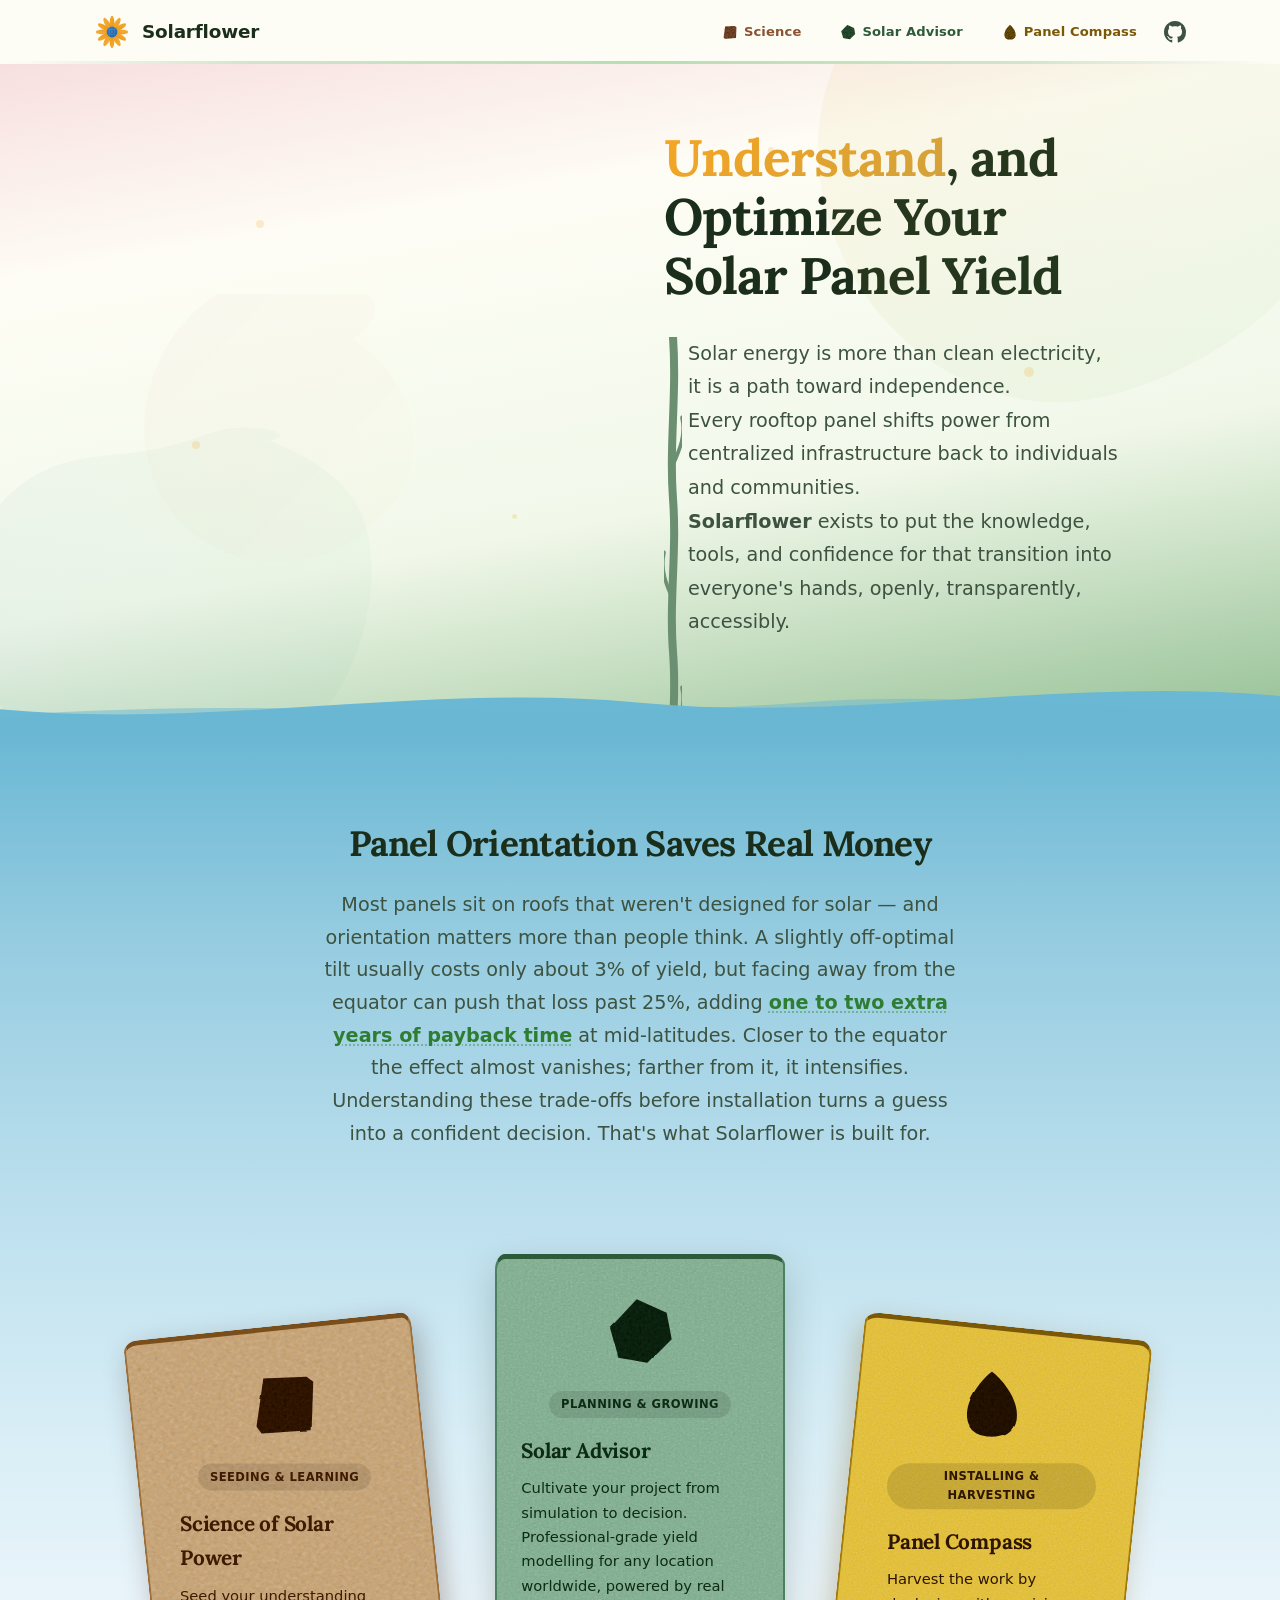
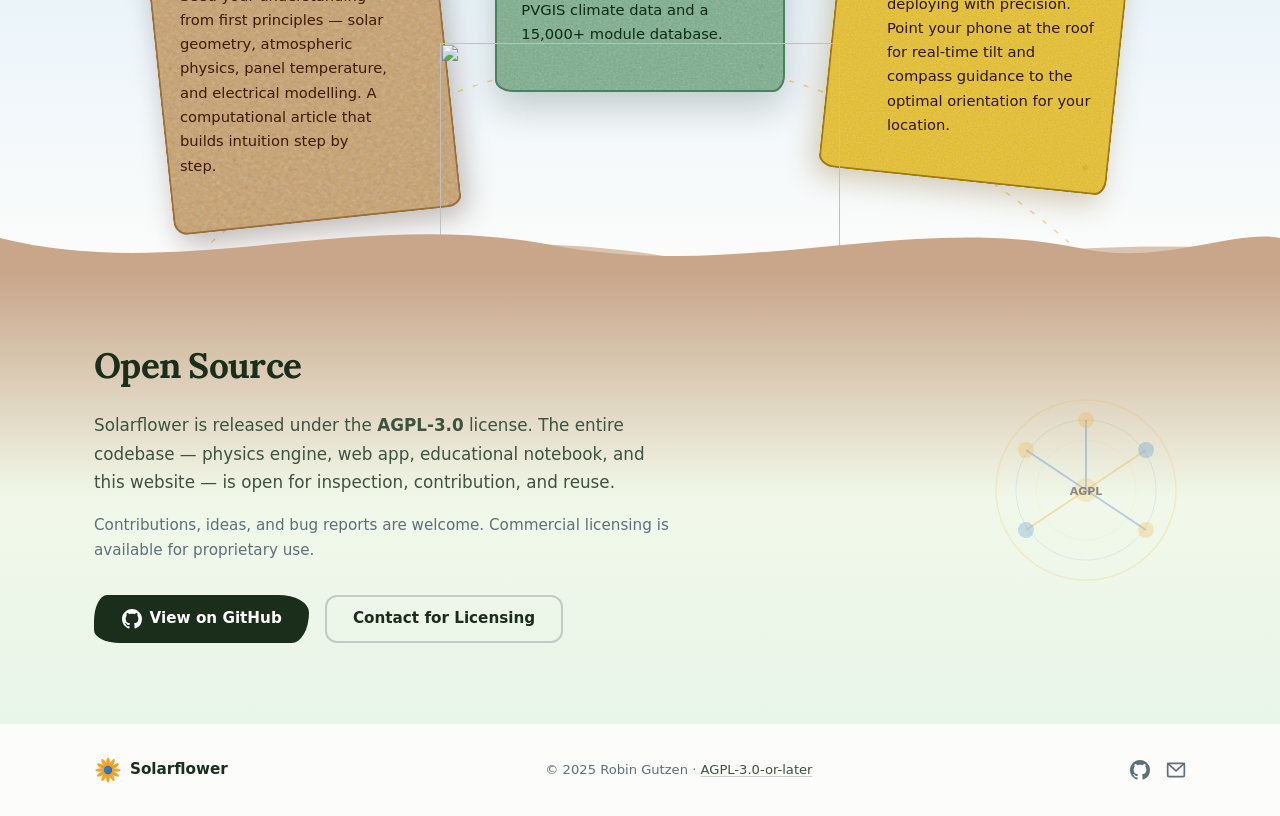
==== commit 53f2ec2b: "chore: website dark-mode css and notebook updates Co-Authored-By: Claude Sonnet 4.6 <noreply@anthrop" ====
--- a/website/index.html
+++ b/website/index.html
@@ -10,14 +10,27 @@
   <meta name="author" content="Robin Gutzen">
   <meta name="theme-color" content="#F5A623">
 
+  <link rel="canonical" href="https://robingutzen.com/solarflower/">
+
   <!-- Open Graph -->
   <meta property="og:title" content="Solarflower — Solar Panel Yield Toolkit">
   <meta property="og:description" content="Understand, simulate, and optimize solar panel yield from first principles.">
   <meta property="og:type" content="website">
-  <meta property="og:url" content="https://github.com/rgutzen/solarflower">
+  <meta property="og:url" content="https://robingutzen.com/solarflower/">
+  <meta property="og:image" content="https://robingutzen.com/solarflower/assets/logo.png">
+  <meta property="og:image:alt" content="Solarflower logo — sunflower and solar panel hybrid icon">
+  <meta property="og:site_name" content="Solarflower">
+
+  <!-- Twitter Card -->
+  <meta name="twitter:card" content="summary">
+  <meta name="twitter:title" content="Solarflower — Solar Panel Yield Toolkit">
+  <meta name="twitter:description" content="Understand, simulate, and optimize solar panel yield from first principles.">
+  <meta name="twitter:image" content="https://robingutzen.com/solarflower/assets/logo.png">
+  <meta name="twitter:image:alt" content="Solarflower logo — sunflower and solar panel hybrid icon">
 
   <link rel="icon" href="assets/logo.svg" type="image/svg+xml">
-  
+  <link rel="icon" href="assets/logo.png" type="image/png">
+
   <!-- Typography: Lora (serif) + Caveat (handwritten) - Phase 5 -->
   <!-- For privacy: download WOFF2 from https://fonts.google.com and serve locally -->
   <link rel="preconnect" href="https://fonts.googleapis.com">
@@ -25,6 +38,29 @@
   <link href="https://fonts.googleapis.com/css2?family=Caveat:wght@400;500;600&family=Lora:ital,wght@0,400;0,500;0,600;0,700;1,400&display=swap" rel="stylesheet">
   
   <link rel="stylesheet" href="styles.css">
+
+  <!-- Structured Data -->
+  <script type="application/ld+json">
+  {
+    "@context": "https://schema.org",
+    "@type": "WebSite",
+    "name": "Solarflower",
+    "url": "https://robingutzen.com/solarflower/",
+    "description": "Open-source tools to understand, simulate, and optimize solar panel yield — from first principles to professional-grade calculations.",
+    "author": {
+      "@type": "Person",
+      "name": "Robin Gutzen",
+      "email": "robin.gutzen@outlook.com"
+    },
+    "license": "https://www.gnu.org/licenses/agpl-3.0.html",
+    "sourceOrganization": {
+      "@type": "Organization",
+      "name": "Solarflower",
+      "url": "https://github.com/rgutzen/solarflower"
+    }
+  }
+  </script>
+
   <style>
     .oa-tip{position:relative;color:#2E7D32;text-decoration:underline;text-decoration-style:dotted;text-decoration-color:rgba(46,125,50,.4);text-underline-offset:3px;cursor:pointer;transition:color .25s ease}
     .oa-tip:hover{color:#F5A623;text-decoration-color:#F5A623}
@@ -77,7 +113,7 @@
     <div class="nav__inner container">
       <a href="#" class="nav__brand" aria-label="Solarflower home">
         <img src="assets/logo.svg" alt="" width="36" height="36" class="nav__logo">
-        <span class="nav__wordmark" style="color: #2E7D32;">Solarflower</span>
+        <span class="nav__wordmark">Solarflower</span>
       </a>
       <ul class="nav__links" role="list">
         <li>
@@ -149,10 +185,8 @@
           <br>
           it is a path toward independence.
           <br>
-          Every rooftop panel shifts power from centralized infrastructure back to individuals
-          and communities. 
-            <br> <strong>Solarflower</strong> exists to put the knowledge, tools, and confidence
-          for that transition into everyone's hands, openly, transparently, accessibly.
+          Every rooftop panel shifts power from centralized infrastructure back to individuals and communities. 
+          <br> <strong>Solarflower</strong> exists to put the knowledge, tools, and confidence for that transition into everyone's hands, openly, transparently, accessibly.
         </p>
       </div>
     </div>
@@ -175,10 +209,11 @@
     <section class="arc-section" id="components" data-hover="">
       <div class="container">
         <div class="section-header">
+          <h2 class="section-title">Panel Orientation Saves Real Money</h2>
           <p class="section-lead">
           Most panels sit on roofs that weren't designed for solar — and orientation matters more than people think.
-          For a south-facing panel, a suboptimal tilt usually costs only about 3% of its yield, but deviations to the east or west can easily push that loss to 25%, adding <a class="oa-tip" href="orientation-analysis.html" data-tooltip="Read the full orientation analysis — 5 latitudes, 1 368 orientations each"><strong>one to two extra years of payback time</strong></a> at typical European latitudes.
-          Near the equator the effect almost vanishes; at high latitudes it intensifies.
+          A slightly off-optimal tilt usually costs only about 3% of yield, but facing away from the equator can push that loss past 25%, adding <a class="oa-tip" href="orientation-analysis.html" data-tooltip="Read the full orientation analysis — 6 latitudes, 1 368 orientations each"><strong>one to two extra years of payback time</strong></a> at mid-latitudes.
+          Closer to the equator the effect almost vanishes; farther from it, it intensifies.
           Understanding these trade-offs before installation turns a guess into a confident decision. That's what Solarflower is built for.
           </p>
         </div>
@@ -235,6 +270,7 @@
 
           <!-- Right — installing & harvesting -->
           <article class="arc__sector arc__sector--right card--mobile" data-sector="right">
+            <a href="mobile-app/" class="arc__sector-link" aria-label="Panel Compass — Open the App"></a>
             <div class="arc__inner">
               <div class="card__icon" aria-hidden="true">
                 <svg class="card__icon-svg" width="80" height="80" viewBox="0 0 48 48">
@@ -339,7 +375,7 @@
     <div class="container footer__inner">
       <div class="footer__brand">
         <img src="assets/logo.svg" alt="" width="28" height="28">
-        <span style="color: #2E7D32;">Solarflower</span>
+        <span>Solarflower</span>
       </div>
       <p class="footer__copy">&copy; 2025 Robin Gutzen &middot; <a href="https://github.com/rgutzen/solarflower/blob/main/LICENSE" target="_blank" rel="noopener noreferrer">AGPL-3.0-or-later</a></p>
       <div class="footer__links">
